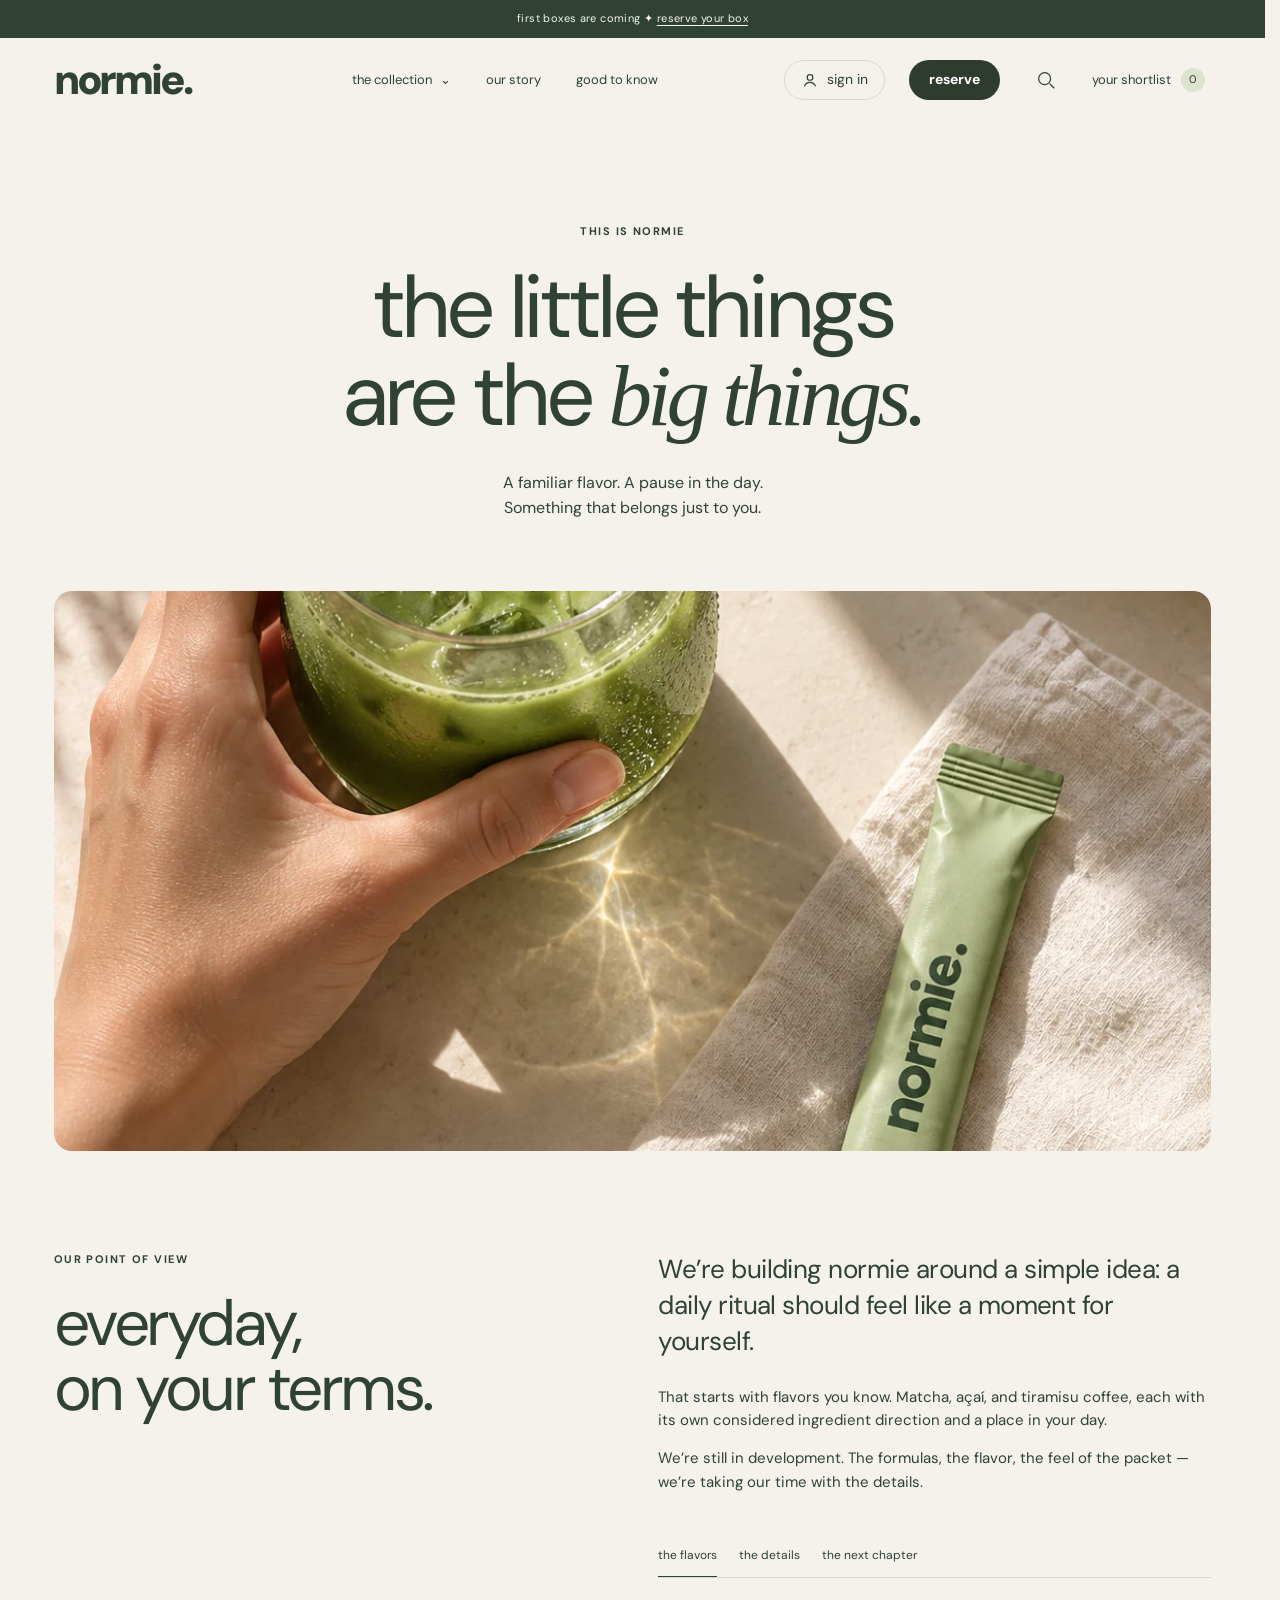
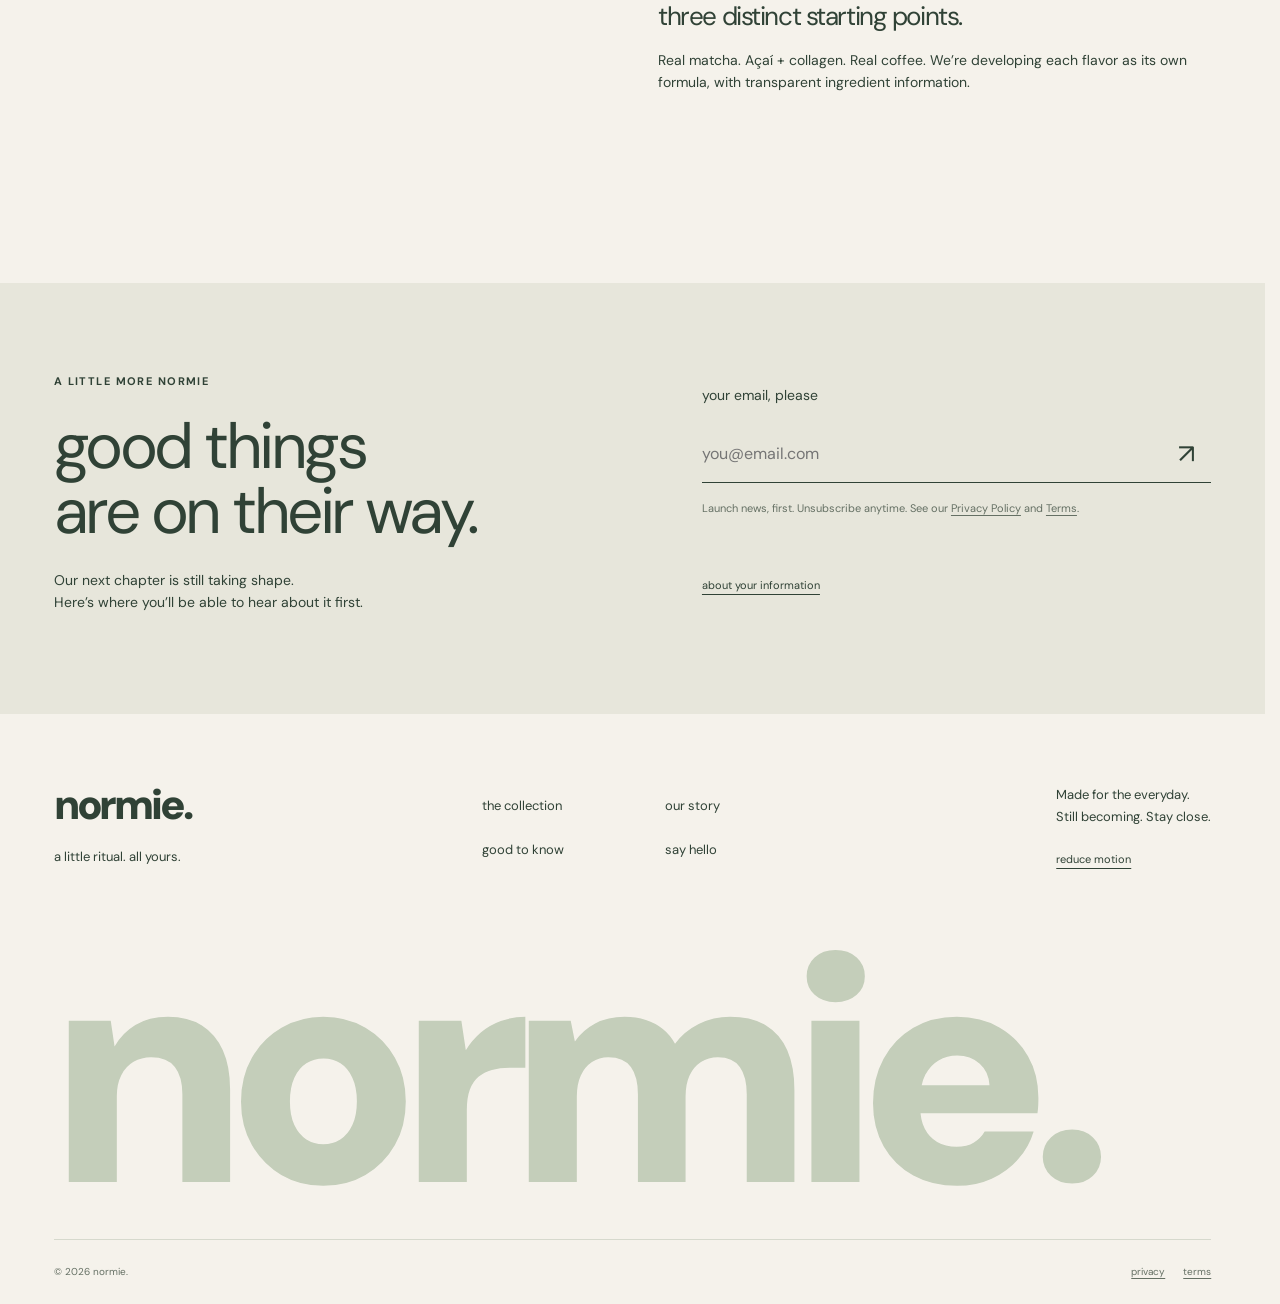
==== about/index.html @ aa7c1c5f "Set 6-pack (2 each) and 12-pack (4 each); normie special is the custom mix Co-Authored-By: Claude Fa" ====
<!doctype html><html lang="en"><head><meta charset="UTF-8"><meta http-equiv="Content-Security-Policy" content="default-src 'self'; script-src 'self'; style-src 'self' 'unsafe-inline'; img-src 'self' data: blob:; media-src 'self'; font-src 'self'; connect-src 'self' https://*.supabase.co wss://*.supabase.co; form-action 'self'; base-uri 'self'; object-src 'none'"><meta name="referrer" content="strict-origin-when-cross-origin"><meta name="viewport" content="width=device-width,initial-scale=1"><meta name="theme-color" content="#f5f2eb"><meta name="description" content="Why we started normie: drink sticks built around a little everyday ritual, in matcha, açaí, and tiramisu coffee."><title>our story — normie.</title><link rel="canonical" href="https://buynormie.com/about/"><meta property="og:type" content="website"><meta property="og:site_name" content="normie."><meta property="og:title" content="our story — normie."><meta property="og:description" content="Why we started normie: drink sticks built around a little everyday ritual, in matcha, açaí, and tiramisu coffee."><meta property="og:url" content="https://buynormie.com/about/"><meta property="og:image" content="https://buynormie.com/assets/og-home.jpg"><meta property="og:image:width" content="1200"><meta property="og:image:height" content="630"><meta name="twitter:card" content="summary_large_image"><meta name="twitter:title" content="our story — normie."><meta name="twitter:description" content="Why we started normie: drink sticks built around a little everyday ritual, in matcha, açaí, and tiramisu coffee."><meta name="twitter:image" content="https://buynormie.com/assets/og-home.jpg"><link rel="icon" href="../assets/favicon.svg"><link rel="preload" as="font" href="../assets/dm-sans-regular.ttf" type="font/ttf" crossorigin><link rel="stylesheet" href="../styles.css?v=20261113b"><script type="module" src="../app.js?v=20261113b"></script><script type="module" src="../studio-loader.js?v=20261113b"></script></head><body data-page="about"><a href="#main" class="skip-link">Skip to content</a><div class="announcement">first boxes are coming <span aria-hidden="true">✦</span> <a href="../index.html#order">reserve your box</a></div><header class="header"><div class="header-inner"><button class="icon-button mobile-only" data-open="menu" aria-label="Open menu"><span class="menu-icon" aria-hidden="true"></span></button><a class="wordmark" href="../index.html" aria-label="Normie home">normie.</a><nav class="desktop-nav" aria-label="Main navigation"><div class="nav-dropdown"><button class="nav-link" aria-expanded="false" aria-controls="collection-menu" data-nav-toggle>the collection <span aria-hidden="true">⌄</span></button><div class="mega-menu" id="collection-menu" hidden><p class="eyebrow">find your everyday</p><div class="mega-products"><a href="../products/matcha/index.html"><div class="image-frame " style="--product-color:#dce3ce"><img src="../assets/matcha.webp" alt="Normie matcha stick with a prepared drink." width="1024" height="1280" loading="lazy" decoding="async"><span class="image-error" hidden>normie. matcha<small>Image unavailable. Explore the flavor details below.</small></span></div><span>matcha ↗</span></a><a href="../products/acai/index.html"><div class="image-frame " style="--product-color:#ead8d9"><img src="../assets/acai.webp" alt="Normie açaí stick with a prepared drink." width="1024" height="1280" loading="lazy" decoding="async"><span class="image-error" hidden>normie. açaí<small>Image unavailable. Explore the flavor details below.</small></span></div><span>açaí ↗</span></a><a href="../products/coffee/index.html"><div class="image-frame " style="--product-color:#e4d7c7"><img src="../assets/coffee.webp" alt="Normie tiramisu coffee stick with a prepared drink." width="1024" height="1280" loading="lazy" decoding="async"><span class="image-error" hidden>normie. tiramisu coffee<small>Image unavailable. Explore the flavor details below.</small></span></div><span>tiramisu coffee ↗</span></a></div><a class="text-link" href="../collection/index.html">explore all flavors ↗</a></div></div><a class="nav-link" href="../about/index.html">our story</a><a class="nav-link" href="../help/index.html">good to know</a></nav><div class="header-actions"><a class="account-pill" href="../index.html#account" aria-label="Sign in or view your account"><svg viewBox="0 0 24 24" aria-hidden="true"><circle cx="12" cy="8.5" r="3.8"/><path d="M4.5 20.5c1.4-3.6 4.2-5.4 7.5-5.4s6.1 1.8 7.5 5.4"/></svg><span class="account-label">sign in</span></a><a class="order-pill" href="../index.html#order" data-track="cta_reserve_header">reserve</a><button class="icon-button" data-open="search" aria-label="Search flavors"><svg viewBox="0 0 24 24" aria-hidden="true"><circle cx="10.5" cy="10.5" r="6.5"/><path d="m16 16 5 5"/></svg></button><button class="bag-button" data-open="saved" aria-label="Your saved flavors"><span class="desktop-only">your shortlist</span><svg class="mobile-only" viewBox="0 0 24 24" aria-hidden="true"><path d="M5 5h14v17l-7-5-7 5z"/></svg><span class="save-count">0</span></button></div></div><div class="scroll-progress" aria-hidden="true"><span></span></div></header><div class="header-sentinel" aria-hidden="true"></div><main id="main"><section class="about-intro section"><p class="eyebrow">this is normie</p><h1>the little things<br>are the <em>big things.</em></h1><p>A familiar flavor. A pause in the day.<br>Something that belongs just to you.</p></section><section class="about-photo"><img src="../assets/ritual.webp" alt="A hand holding an iced matcha beside a notebook and soft linen." width="1024" height="1280" fetchpriority="high"></section><section class="about-story section"><div><p class="eyebrow">our point of view</p><h2>everyday,<br>on your terms.</h2></div><div><p class="large-copy">We’re building normie around a simple idea: a daily ritual should feel like a moment for yourself.</p><p>That starts with flavors you know. Matcha, açaí, and tiramisu coffee, each with its own considered ingredient direction and a place in your day.</p><p>We’re still in development. The formulas, the flavor, the feel of the packet — we’re taking our time with the details.</p><div class="editorial-tabs"><div role="tablist" aria-label="What we’re making"><button role="tab" id="tab-0" aria-controls="panel-0" aria-selected="true" tabindex="0">the flavors</button><button role="tab" id="tab-1" aria-controls="panel-1" aria-selected="false" tabindex="-1">the details</button><button role="tab" id="tab-2" aria-controls="panel-2" aria-selected="false" tabindex="-1">the next chapter</button></div><div id="panel-0" role="tabpanel" aria-labelledby="tab-0"><h3>three distinct starting points.</h3><p>Real matcha. Açaí + collagen. Real coffee. We’re developing each flavor as its own formula, with transparent ingredient information.</p></div><div id="panel-1" role="tabpanel" aria-labelledby="tab-1" hidden><h3>small details, considered.</h3><p>Soft sage, blush, and oat. Six or twelve individually wrapped sticks per box. Simple artwork that lets each flavor have its own personality.</p></div><div id="panel-2" role="tabpanel" aria-labelledby="tab-2" hidden><h3>still becoming.</h3><p>Formulation, packaging, and the launch are taking shape. Until boxes ship, you can <a class="text-link" href="../index.html#order">build and reserve your box</a> and we’ll email you first.</p></div></div></div></section><section class="newsletter section" id="stay-close"><div><p class="eyebrow">a little more normie</p><h2>good things<br>are on their way.</h2><p>Our next chapter is still taking shape.<br>Here’s where you’ll be able to hear about it first.</p></div><div><form class="brand-form" data-form="waitlist" novalidate><p class="form-label">your email, please</p><label class="sr-only" for="newsletter-email">Email address</label><div class="input-row"><input id="newsletter-email" name="email" type="email" autocomplete="email" placeholder="you@email.com" aria-describedby="newsletter-status newsletter-disclosure" required><button type="submit" aria-label="Join the waitlist">↗</button></div><p id="newsletter-disclosure" class="small form-disclosure">Launch news, first. Unsubscribe anytime. See our <a href="../privacy/index.html">Privacy Policy</a> and <a href="../terms/index.html">Terms</a>.</p><p id="newsletter-status" class="form-status small" role="status" aria-live="polite"></p></form><a class="text-link" href="../privacy/index.html">about your information</a></div></section></main><footer><div class="footer-top"><div><a class="wordmark" href="../index.html">normie.</a><p>a little ritual. all yours.</p></div><nav aria-label="Footer navigation"><a class="nav-link" href="../collection/index.html">the collection</a><a class="nav-link" href="../about/index.html">our story</a><a class="nav-link" href="../help/index.html">good to know</a><a class="nav-link" href="../help/index.html#contact">say hello</a></nav><div class="footer-note">Made for the everyday.<br>Still becoming. Stay close.<button class="motion-setting text-link" aria-pressed="false">reduce motion</button></div></div><div class="footer-wordmark" aria-hidden="true">normie.</div><div class="footer-bottom"><span>© 2026 normie.</span><span class="footer-legal"><a href="../privacy/index.html">privacy</a><a href="../terms/index.html">terms</a></span></div></footer><dialog id="overlay" class="overlay" aria-labelledby="overlay-title"><div class="overlay-header"><h2 id="overlay-title"></h2><button class="icon-button" data-close aria-label="Close dialog">×</button></div><div id="overlay-body" class="overlay-body"></div></dialog><div id="global-status" class="sr-only" role="status" aria-live="polite"></div><noscript><style>.accordion-panel{grid-template-rows:1fr;opacity:1;visibility:visible}.accordion h3 button{pointer-events:none}</style><div class="no-js">Product pages and ingredient information are available. Enable JavaScript for search, saved flavors, and form previews.</div></noscript></body></html>
---- styles.css ----
@font-face{font-family:DM;src:url('assets/dm-sans-regular.ttf') format('truetype');font-weight:400;font-display:swap}@font-face{font-family:DM;src:url('assets/dm-sans-bold.ttf') format('truetype');font-weight:700;font-display:swap}@font-face{font-family:DM;src:url('assets/dm-sans-black.ttf') format('truetype');font-weight:900;font-display:swap}
:root{--cream:#f5f2eb;--paper:#fbf9f4;--ink:#304236;--muted:#657064;--line:#d6d9cd;--sage:#dce3ce;--blush:#ead8d9;--oat:#e4d7c7;--gutter:clamp(20px,4.2vw,64px);--radius:18px;--header:84px;--fast:180ms;--ui:260ms;--panel:400ms;--close:240ms;--reveal:600ms;--variant:280ms;--background:350ms;--ease:cubic-bezier(.22,1,.36,1);--interface:cubic-bezier(.4,0,.2,1)}
*{box-sizing:border-box}html{scroll-behavior:smooth;scroll-padding-top:calc(var(--header) + 20px);scrollbar-gutter:stable}body{margin:0;font:400 16px/1.55 DM,Arial,sans-serif;color:var(--ink);background:var(--cream);-webkit-font-smoothing:antialiased}button,input,select,textarea{font:inherit;color:inherit}button,a,input,textarea,select{-webkit-tap-highlight-color:transparent}button{cursor:pointer}button{border:0;background:none}a{color:inherit;text-decoration:none}img{max-width:100%;display:block}svg{width:22px;height:22px;stroke:currentColor;fill:none;stroke-width:1.4}h1,h2,h3,p{margin:0}h1,h2,h3{font-weight:400;line-height:1.02;letter-spacing:-.055em}h1{font-size:clamp(56px,7vw,104px)}h2{font-size:clamp(44px,5vw,76px)}h3{font-size:30px}p{margin-bottom:1em}p:last-child{margin-bottom:0}em{font-family:Georgia,serif;font-weight:400}button:disabled{opacity:.3;cursor:default}button,a{touch-action:manipulation}fieldset{border:0;padding:0;margin:0}legend{padding:0}::selection{background:var(--sage)}:focus-visible{outline:2px solid var(--ink);outline-offset:5px}button:focus-visible{outline-offset:3px}[hidden]{display:none!important}.sr-only{position:absolute;width:1px;height:1px;padding:0;margin:-1px;overflow:hidden;clip:rect(0,0,0,0);white-space:nowrap;border:0}.skip-link{position:fixed;z-index:1000;left:20px;top:-100px;padding:14px 24px;background:var(--ink);color:white}.skip-link:focus{top:16px}.section{padding:100px var(--gutter);max-width:1680px;margin:auto}.eyebrow{font-size:11px;text-transform:uppercase;letter-spacing:.13em;font-weight:700;margin-bottom:24px;line-height:1.5}.small{font-size:12px;line-height:1.65}.muted{color:var(--muted)}.text-link,.nav-link{display:inline-block;position:relative}.text-link{font-size:14px;padding:8px 0}.text-link:after,.nav-link:after{content:'';position:absolute;left:0;right:0;bottom:4px;height:1px;background:currentColor;transform:scaleX(0);transform-origin:left;transition:transform var(--fast)}.text-link:focus-visible:after,.nav-link:focus-visible:after{transform:scaleX(1)}.text-link{text-decoration:underline;text-underline-offset:5px;text-decoration-thickness:1px}.button{min-height:54px;border-radius:100px;background:var(--ink);color:var(--cream);display:inline-flex;align-items:center;justify-content:space-between;gap:38px;padding:14px 26px;font-size:14px;transition:background var(--fast),transform 100ms}.button.outline{background:transparent;border:1px solid var(--ink);color:var(--ink)}.button.wide{width:100%}.roll{height:22px;overflow:hidden;display:grid;line-height:22px}.roll>span{grid-area:1/1;transition:transform var(--ui) var(--ease)}.roll>span+span{transform:translateY(110%)}.arrow{display:inline-block;transition:transform var(--ui)}.button:active{transform:scale(.985)}.button:focus-visible .roll>span:first-child{transform:translateY(-110%)}.button:focus-visible .roll>span+span{transform:translateY(0)}.circle-button,.circle-link{width:46px;height:46px;border:1px solid var(--line);border-radius:50%;display:inline-flex;align-items:center;justify-content:center;font-size:20px;flex-shrink:0;transition:background var(--fast)}.icon-button{height:44px;width:44px;display:inline-flex;align-items:center;justify-content:center;border-radius:50%;font-size:30px}.mobile-only{display:none!important}.announcement{text-align:center;background:var(--ink);color:var(--cream);padding:10px 20px;min-height:38px;font-size:11px;letter-spacing:.035em}.header{position:sticky;top:0;z-index:50;background:#f5f2ebdd;border-bottom:1px solid transparent;transition:background 240ms,border-color 240ms}.header.solid{background:var(--cream);border-bottom-color:var(--line)}.header-inner{height:var(--header);display:flex;align-items:center;justify-content:space-between;gap:32px;padding:0 var(--gutter);max-width:1680px;margin:auto}.wordmark{font-size:42px;font-weight:900;letter-spacing:-.075em;line-height:1}.desktop-nav{display:flex;gap:35px;align-items:center;margin-left:35px}.nav-link{font-size:13px;padding:12px 0}.nav-link>span{padding-left:5px}.header-actions{display:flex;align-items:center;gap:18px}.bag-button{display:flex;align-items:center;gap:10px;font-size:13px;min-height:44px}.save-count{display:flex;align-items:center;justify-content:center;width:24px;height:24px;background:var(--sage);border-radius:50%;font-size:11px}.header-sentinel{height:1px;margin-bottom:-1px}.nav-dropdown{position:static}.mega-menu{position:absolute;top:100%;left:0;right:0;background:var(--paper);padding:30px var(--gutter) 35px;border-bottom:1px solid var(--line);box-shadow:0 20px 40px #27372b12}.mega-products{display:grid;grid-template-columns:repeat(3,1fr);gap:20px;max-width:800px;margin-bottom:12px}.mega-products a{display:grid;grid-template-columns:96px 1fr;align-items:center;gap:16px;font-size:22px}.mega-products .image-frame{height:110px;aspect-ratio:auto;border-radius:8px}.mega-products img{height:100%;width:100%;object-fit:cover}.menu-icon{width:22px;height:12px;border-top:1px solid;border-bottom:1px solid}
.hero{margin:0 16px;position:relative;min-height:610px;height:min(49vw,760px);border-radius:var(--radius);overflow:hidden;background:var(--oat)}.hero-media{position:absolute;inset:0;overflow:hidden}.hero-media>img{width:100%;height:100%;object-fit:cover;object-position:center 57%}.hero-copy{position:relative;z-index:1;padding:clamp(60px,7vw,110px) 0 90px calc(var(--gutter) - 16px);width:49%;max-width:720px}.hero-copy h1{font-size:clamp(56px,6.5vw,100px);margin-bottom:26px;letter-spacing:-.07em}.hero-copy>p:not(.eyebrow){font-size:16px;line-height:1.7;margin-bottom:28px}.hero-copy .eyebrow{margin-bottom:24px}.hero-caption{position:absolute;bottom:26px;left:calc(var(--gutter) - 16px);right:calc(var(--gutter) - 16px);display:flex;justify-content:space-between;font-size:11px;letter-spacing:.03em}.section-heading{display:flex;justify-content:space-between;gap:40px;align-items:end;margin-bottom:44px}.section-heading .eyebrow{margin-bottom:18px}.section-aside{max-width:330px}.section-aside p{font-size:14px}.rail-controls{display:flex;gap:8px;justify-content:flex-end;margin-top:24px}.product-rail{display:grid;grid-auto-flow:column;grid-auto-columns:calc((100% - 36px)/3);gap:18px;overflow-x:auto;scroll-snap-type:x proximity;scrollbar-width:none;padding-bottom:14px;scroll-padding:0}.product-rail::-webkit-scrollbar{display:none}.product-card{min-width:0;scroll-snap-align:start}.card-image{position:relative;background:var(--product-color);border-radius:var(--radius);overflow:hidden}.image-frame{aspect-ratio:4/5;background:var(--product-color,var(--sage));overflow:hidden;position:relative}.image-frame>img{width:100%;height:100%;object-fit:cover}.card-image .image-frame{aspect-ratio:4/5}.card-tag{position:absolute;top:22px;left:22px;font-size:10px;padding:7px 12px;border:1px solid #30423650;border-radius:100px;background:#f5f2eb66;color:var(--ink)}.quick-button{position:absolute;bottom:18px;right:18px;background:var(--paper);border-radius:50%;height:44px;width:44px;font-size:25px;transition:background var(--fast),transform var(--ui)}.quick-button:hover{background:var(--sage);transform:rotate(90deg)}.card-meta{display:flex;align-items:center;justify-content:space-between;padding:20px 2px 0;gap:15px}.card-meta h3{font-size:30px;margin-bottom:8px}.card-meta p{font-size:12px;color:var(--muted)}.card-meta .circle-link{border:0}.section-bottom{display:flex;justify-content:space-between;align-items:center;gap:24px;margin-top:36px}.manifesto{text-align:center;border-top:1px solid var(--line);border-bottom:1px solid var(--line);padding-top:110px;padding-bottom:110px}.manifesto h2{font-size:clamp(38px,4.5vw,68px);line-height:1.08}.manifesto>p:not(.eyebrow){max-width:480px;margin:30px auto 20px;font-size:15px}.ritual-story{padding:100px var(--gutter) 0;max-width:1680px;margin:auto}.story-top{display:flex;justify-content:space-between;align-items:end;gap:30px;margin-bottom:60px}.section-pills{position:relative;display:flex;padding:5px;border:1px solid var(--line);border-radius:100px;gap:4px;align-items:center;white-space:nowrap}.section-pills a{position:relative;z-index:1;padding:11px 17px;font-size:12px;border-radius:100px}.pill-indicator{position:absolute;left:0;top:5px;bottom:5px;background:var(--sage);border-radius:100px;transition:width var(--ui) var(--ease),transform var(--ui) var(--ease)}.story-chapter{display:grid;grid-template-columns:1fr 1fr;gap:8%;align-items:center;margin-bottom:70px;scroll-margin-top:calc(var(--header) + 25px)}.story-image{border-radius:var(--radius);overflow:hidden}.story-image .image-frame,.story-image>img{aspect-ratio:1/1;width:100%;height:auto;object-fit:cover}.story-copy{max-width:460px;padding:24px 0}.chapter-number{display:block;font-size:12px;color:var(--muted);margin-bottom:48px}.story-copy .eyebrow{margin-bottom:18px}.story-copy h3{font-size:clamp(40px,4.2vw,64px);margin-bottom:26px}.story-copy p:not(.eyebrow){max-width:370px;font-size:15px}.story-copy .small{font-size:12px!important}.story-copy .button{margin-top:12px}.reversed .story-image{order:2}.reversed .story-copy{padding-left:8%}.wide-editorial{display:grid;grid-template-columns:1.12fr 1fr;gap:0;padding-top:30px;padding-bottom:90px}.editorial-photo{border-radius:var(--radius) 0 0 var(--radius);height:600px;overflow:hidden;background:var(--oat)}.editorial-photo img{height:112%;width:100%;object-fit:cover;position:relative;top:-6%}.editorial-copy{display:flex;flex-direction:column;align-items:flex-start;justify-content:center;background:var(--sage);padding:65px 14%;border-radius:0 var(--radius) var(--radius) 0}.editorial-copy h2{margin-bottom:28px;font-size:clamp(40px,4.5vw,66px)}.editorial-copy p:not(.eyebrow){font-size:15px}.newsletter{display:grid;grid-template-columns:1fr 1fr;gap:12%;padding-top:90px;padding-bottom:100px;background:#e7e6db;max-width:none}.newsletter>div{max-width:650px}.newsletter>div:last-child{align-self:center;width:100%}.newsletter h2{margin-bottom:26px}.newsletter p:not(.eyebrow){font-size:14px}.brand-form{width:100%}.form-label{font-size:14px;margin:0 0 20px}.input-row{display:flex;border-bottom:1px solid var(--ink);gap:15px}.brand-form input,.brand-form textarea{border:0;border-bottom:1px solid var(--line);background:transparent;width:100%;padding:15px 0;border-radius:0;outline-offset:3px;font-size:16px;transition:border-color 150ms;min-width:0}.input-row input{border:0}.input-row button{font-size:27px;width:50px;flex-shrink:0}.brand-form label:not(.sr-only){display:block;font-size:12px;margin-top:20px}.brand-form textarea{resize:vertical;min-height:120px}.brand-form .button{margin-top:24px}.brand-form [aria-invalid=true]{border-color:#a04939}.form-disclosure{margin-top:16px!important;color:var(--muted);font-size:11px!important}.form-status{min-height:40px;margin-top:12px;transition:opacity var(--fast);font-size:12px!important}.form-status.error{color:#913c32}.form-status.pending{opacity:.65}.newsletter .text-link{font-size:11px}footer{padding:70px var(--gutter) 24px;background:var(--cream);overflow:hidden}.footer-top{display:grid;grid-template-columns:1.1fr 1fr 1fr;gap:60px}.footer-top p{font-size:13px;margin-top:20px}.footer-top nav{display:grid;grid-template-columns:1fr 1fr;gap:0 32px;align-content:start}.footer-note{justify-self:end;font-size:13px;line-height:1.7}.motion-setting{display:block;margin-top:14px;font-size:11px}.footer-wordmark{font-size:clamp(100px,25vw,420px);font-weight:900;line-height:.82;letter-spacing:-.075em;margin-top:65px;margin-left:-.018em;color:#c4ceba}.footer-bottom{display:flex;justify-content:space-between;gap:18px;margin-top:35px;padding-top:24px;border-top:1px solid var(--line);font-size:10px;color:var(--muted)}.footer-bottom a{text-decoration:underline;text-underline-offset:3px}
.collection-intro{text-align:center;padding-bottom:65px}.collection-intro h1{margin-bottom:30px}.collection-intro>p:last-child{font-size:16px}.collection-shop{padding-top:0}.collection-toolbar{display:flex;justify-content:space-between;gap:20px;border-top:1px solid var(--line);border-bottom:1px solid var(--line);padding:18px 0;align-items:center}.filter-options{display:flex;gap:10px}.filter-button{padding:12px 20px;border-radius:100px;border:1px solid transparent;font-size:13px;min-height:44px}.filter-button.active{border-color:var(--ink)}.sort-label{display:flex;align-items:center;gap:15px;font-size:12px}.sort-label select{border:0;background:transparent;padding:10px;font-size:13px;max-width:160px}.results-meta{display:flex;justify-content:space-between;align-items:center;min-height:74px;font-size:12px}.filter-chip{background:var(--sage);padding:6px 14px;border-radius:100px;min-height:35px}.product-grid{display:grid;grid-template-columns:repeat(3,1fr);gap:22px}.collection-disclaimer{margin-top:50px}.related .product-grid{grid-template-columns:repeat(2,1fr);max-width:920px}.related .image-frame{aspect-ratio:1/1}.results-loading{opacity:.6}.product-grid{transition:opacity var(--fast)}#collection-empty{text-align:center;padding:80px 20px}#collection-empty p{margin:24px 0}.product-layout{display:grid;grid-template-columns:1.1fr .9fr;gap:9%;padding-top:45px;padding-bottom:70px;align-items:start}.product-gallery{position:sticky;top:calc(var(--header) + 24px)}.gallery-main{display:block;position:relative;border-radius:var(--radius);padding:0;overflow:hidden;background:var(--sage);width:100%;aspect-ratio:4/5}.gallery-main>img{width:100%;height:100%;object-fit:cover}.gallery-main.study>img{object-fit:contain;background:var(--paper)}.zoom-label{position:absolute;right:20px;bottom:20px;padding:9px 15px;border-radius:100px;background:var(--paper);font-size:11px}.gallery-thumbs{display:flex;gap:12px;margin-top:15px}.gallery-thumbs button{display:flex;align-items:center;gap:12px;font-size:11px;border:1px solid var(--line);border-radius:8px;padding:6px 12px 6px 6px}.gallery-thumbs button.selected{border-color:var(--ink)}.gallery-thumbs img{width:46px;height:54px;object-fit:cover;border-radius:4px}.gallery-caption{margin-top:12px}.product-info .eyebrow{margin:20px 0 22px;font-size:10px}.product-name{font-size:clamp(64px,6vw,88px);overflow-wrap:anywhere}.product-name small{display:block;font-size:28px;letter-spacing:-.04em;margin-top:10px}.product-lead{font-size:21px;line-height:1.35;margin-top:24px;max-width:400px;letter-spacing:-.02em}.variant-field{margin:35px 0 25px}.variant-field legend{font-size:11px;margin-bottom:13px}.variant-options{display:flex;flex-wrap:wrap;gap:8px}.variant{display:flex;gap:8px;align-items:center;border:1px solid var(--line);padding:11px 14px;border-radius:100px;font-size:12px;min-height:44px;transition:border-color 150ms,background var(--background)}.variant.selected{border-color:var(--ink);background:var(--product-color)}.variant>span{height:16px;width:16px;background:var(--swatch);border-radius:50%;border:1px solid #30423625}.body-copy{font-size:14px;line-height:1.7;margin-bottom:28px}.availability{font-size:11px;display:flex;align-items:center;gap:7px;margin-bottom:16px}.status-dot{width:6px;height:6px;background:#748262;border-radius:50%;flex-shrink:0}.shortlist-explainer{text-align:center;margin:10px 0 30px;font-size:10px}.accordion{border-top:1px solid var(--line)}.accordion:last-child{border-bottom:1px solid var(--line)}.accordion h3{font:400 14px/1.4 DM,sans-serif;letter-spacing:0}.accordion h3>button{width:100%;min-height:66px;display:flex;align-items:center;justify-content:space-between;text-align:left;padding:20px 0;gap:20px}.plus{position:relative;width:14px;height:14px;flex-shrink:0}.plus:before,.plus:after{content:'';position:absolute;height:1px;width:14px;left:0;top:6px;background:var(--ink);transition:transform 180ms}.plus:after{transform:rotate(90deg)}[aria-expanded=true] .plus:after{transform:rotate(0)}.accordion-panel{display:grid;grid-template-rows:0fr;transition:grid-template-rows 280ms var(--ease),opacity 180ms;opacity:0;visibility:hidden}.accordion-panel>div{overflow:hidden;min-height:0}.accordion-panel.open{grid-template-rows:1fr;opacity:1;visibility:visible}.accordion-content{padding:0 0 24px;font-size:13px;line-height:1.75}.ingredient-list{margin:20px 0}.ingredient-list>div{display:flex;gap:15px;justify-content:space-between;border-bottom:1px solid #d6d9cd90;padding:10px 0}.ingredient-list dd{margin:0;flex-shrink:0}.warning{border-left:2px solid #93655d;padding-left:12px;font-size:12px}.full-details{margin-top:25px}.about-intro{text-align:center;padding-top:100px;padding-bottom:70px}.about-intro h1{font-size:clamp(58px,6.8vw,104px);margin-bottom:30px}.about-photo{margin:0 var(--gutter);height:560px;border-radius:var(--radius);overflow:hidden}.about-photo img{width:100%;height:100%;object-fit:cover;object-position:center 55%}.about-story{display:grid;grid-template-columns:.8fr 1fr;gap:14%;padding-top:100px;padding-bottom:110px}.about-story>div:last-child>p{font-size:15px}.about-story .large-copy{font-size:26px!important;line-height:1.4;letter-spacing:-.02em}.editorial-tabs{margin-top:40px}.editorial-tabs [role=tablist]{display:flex;gap:22px;border-bottom:1px solid var(--line);margin-bottom:25px}.editorial-tabs [role=tab]{font-size:12px;padding:12px 0;border-bottom:1px solid transparent;white-space:nowrap}.editorial-tabs [role=tab][aria-selected=true]{border-color:var(--ink)}.editorial-tabs [role=tabpanel]{min-height:170px}.editorial-tabs h3{font-size:26px;margin-bottom:20px}.editorial-tabs p{font-size:14px}.help-intro{padding-bottom:60px}.help-intro h1{margin-bottom:25px}.help-layout{display:grid;grid-template-columns:1fr 2fr;gap:12%;padding-top:0;max-width:1440px}.help-nav{display:flex;flex-direction:column;align-items:flex-start;gap:20px;position:sticky;top:calc(var(--header) + 35px);height:fit-content;font-size:13px;padding-top:10px}.help-nav a{text-decoration:underline;text-underline-offset:5px}.help-layout h2{font-size:42px;margin-bottom:35px}.contact-section,.privacy-section{margin-top:90px}.help-layout .accordion h3>button{font-size:15px;padding:24px 0}.help-layout .accordion-content{font-size:14px}.privacy-section p{font-size:14px}.build-notes{max-width:1000px}.build-notes h1{font-size:64px;margin-bottom:40px}.build-notes h2{font-size:36px;margin:50px 0 25px}.note-links{display:flex;flex-wrap:wrap;gap:15px;margin:35px 0}.no-js{padding:16px;background:var(--sage);font-size:12px;text-align:center}
.overlay{padding:0;border:0;color:var(--ink);background:var(--paper);margin:0 0 0 auto;width:min(580px,100%);height:100dvh;max-height:100dvh;max-width:100%;overflow:hidden;box-shadow:-10px 0 50px #00000008;position:fixed;inset:0 0 0 auto;transform:translateX(100%);transition:transform var(--panel) var(--ease)}.overlay[open].visible{transform:translateX(0)}.overlay::backdrop{background:#14221c;opacity:0;transition:opacity 180ms}.overlay.visible::backdrop{opacity:.35}.overlay.closing{transition-duration:var(--close)}.overlay[data-kind=menu]{margin:0 auto 0 0;inset:0 auto 0 0;transform:translateX(-100%);transition-duration:380ms}.overlay[data-kind=menu].visible{transform:translateX(0)}.overlay-header{display:flex;justify-content:space-between;align-items:center;padding:22px 30px;border-bottom:1px solid var(--line);height:85px;flex-shrink:0}.overlay-header h2{font-size:27px;letter-spacing:-.04em}.overlay-body{height:calc(100% - 85px);overflow-y:auto;overscroll-behavior:contain;padding:30px;padding-bottom:max(30px,env(safe-area-inset-bottom))}.overlay[data-kind=lightbox]{inset:4vh 4vw;margin:auto;width:92vw;height:92dvh;border-radius:var(--radius);transform:scale(.98);opacity:0;transition:transform 240ms var(--ease),opacity 240ms}.overlay[data-kind=lightbox].visible{transform:scale(1);opacity:1}.overlay[data-kind=lightbox] .overlay-body{display:flex;flex-direction:column;padding:20px}.lightbox-image{min-height:0;flex:1;display:flex;align-items:center;justify-content:center;background:var(--cream);border-radius:8px;overflow:hidden}.lightbox-image img{max-height:100%;max-width:100%;object-fit:contain;height:100%}.lightbox-controls{display:flex;justify-content:space-between;align-items:center;gap:20px;padding-top:15px;font-size:12px}.lightbox-controls>div{display:flex;gap:8px}.mobile-menu-links{display:flex;flex-direction:column;gap:15px;margin:20px 0 60px}.mobile-menu-links a{font-size:40px;letter-spacing:-.05em}.mobile-menu-flavors{display:grid;grid-template-columns:repeat(3,1fr);gap:10px}.mobile-menu-flavors .image-frame{border-radius:8px;aspect-ratio:4/5}.mobile-menu-flavors a>span{display:block;font-size:12px;padding-top:10px}.quick-image{aspect-ratio:1.4/1;border-radius:12px;overflow:hidden}.quick-image img{width:100%;height:100%;object-fit:cover}.overlay .product-info .product-name{font-size:64px}.overlay .product-info .eyebrow{margin-top:30px}.overlay .product-lead{font-size:19px}.overlay .product-info .variant-field{margin-top:25px}.search-input{border:0;border-bottom:1px solid var(--ink);background:transparent;width:100%;padding:15px 0;font-size:22px;border-radius:0}.search-help{margin-top:12px;font-size:12px;color:var(--muted)}.search-status{min-height:30px;font-size:12px;margin:22px 0 0}.search-result,.saved-item{display:grid;grid-template-columns:90px 1fr auto;align-items:center;gap:20px;padding:20px 0;border-bottom:1px solid var(--line)}.search-result img,.saved-item img{height:110px;width:90px;object-fit:cover;border-radius:8px}.search-result h3,.saved-item h3{font-size:26px;margin-bottom:8px}.search-result p,.saved-item p{font-size:11px;color:var(--muted)}.saved-empty{padding:65px 0}.saved-empty h3{font-size:43px;margin-bottom:25px}.saved-empty p{font-size:14px;max-width:320px;margin-bottom:30px}.saved-item button{font-size:11px;text-decoration:underline;text-underline-offset:3px;min-height:44px}.saved-summary{border-top:1px solid var(--line);padding-top:25px;margin-top:30px;font-size:12px;color:var(--muted)}.filter-drawer{display:flex;flex-direction:column;gap:20px}.filter-drawer label{display:flex;align-items:center;gap:12px;padding:12px 0;font-size:18px}.filter-drawer input{accent-color:var(--ink);width:18px;height:18px}.filter-actions{display:flex;gap:20px;margin-top:50px}.image-error{position:absolute;inset:0;display:flex;flex-direction:column;align-items:center;justify-content:center;text-align:center;padding:30px;background:var(--product-color,var(--oat));font-size:28px;letter-spacing:-.03em}.image-error small{font-size:12px;max-width:240px;margin-top:15px;letter-spacing:0}.hero-media .image-error{align-items:flex-end;padding-right:8%;font-size:40px}.reveal-ready{opacity:0;transform:translateY(20px)}.reveal-ready.revealed{opacity:1;transform:none;transition:opacity var(--reveal) var(--ease),transform var(--reveal) var(--ease)}.reveal-ready:focus-within{opacity:1;transform:none}
@media(hover:hover){.button:hover .roll>span:first-child{transform:translateY(-110%)}.button:hover .roll>span+span{transform:translateY(0)}.button:hover .arrow{transform:translateX(3px)}.text-link:hover:after,.nav-link:hover:after{transform:scaleX(1)}.circle-button:hover:not(:disabled),.circle-link:hover{background:var(--sage)}}
@media(min-width:1600px){.hero{max-width:1648px;margin:auto}.hero-copy{padding-left:48px}}
@media(max-width:1100px){.desktop-nav{gap:20px;margin-left:0}.header-inner{gap:20px}.hero{height:620px;min-height:0}.hero-copy{width:51%;padding-top:95px}.hero-copy h1{font-size:68px}.hero-media>img{object-position:55% center}.story-top{align-items:start;flex-direction:column}.story-chapter{gap:7%}.story-copy h3{font-size:46px}.editorial-photo{height:480px}.editorial-copy{padding:40px 12%}.product-layout{gap:6%;grid-template-columns:1fr 1fr}.product-name{font-size:64px}.product-info .eyebrow{margin-top:0}.variant{padding:10px 12px}.desktop-nav .nav-link{font-size:12px}.header-actions{gap:10px}}
@media(max-width:800px){:root{--header:70px}.desktop-only,.desktop-nav{display:none!important}.mobile-only{display:inline-flex!important}.header-inner{gap:10px}.header{background:var(--cream)}.wordmark{font-size:36px}.header-inner>.wordmark{position:absolute;left:50%;transform:translateX(-50%)}.header-actions{gap:6px}.bag-button{gap:5px}.save-count{width:20px;height:20px;font-size:10px}.icon-button{width:40px}.section{padding-top:65px;padding-bottom:65px}.hero{margin:0 12px;height:760px}.hero-media>img{object-position:64% bottom;height:65%;position:absolute;bottom:0}.hero-media{background:#ebe3d4}.hero-copy{padding:38px 24px 0;width:100%;max-width:100%}.hero-copy h1{font-size:64px;line-height:.98;margin-bottom:20px}.hero-copy .eyebrow{font-size:9px;margin-bottom:18px}.hero-copy>p:not(.eyebrow){font-size:14px;line-height:1.5;margin-bottom:20px}.hero-copy .button{min-height:48px;font-size:12px;padding:12px 22px;gap:35px}.hero-caption{left:24px;right:24px;bottom:20px;font-size:9px}.hero-caption>span:last-child{display:none}.section-heading{gap:25px;margin-bottom:30px}.section-heading h2{font-size:48px}.section-aside{max-width:230px}.section-aside p{font-size:12px}.product-rail{grid-auto-columns:calc((100% - 18px)/2.15);margin-right:calc(-1 * var(--gutter));padding-right:var(--gutter)}.card-meta h3{font-size:27px}.card-tag{left:15px;top:15px;padding:6px 9px;font-size:9px}.card-meta p{font-size:10px}.section-bottom{margin-top:25px}.manifesto h2{font-size:42px}.manifesto>p:not(.eyebrow){font-size:14px}.ritual-story{padding-top:65px}.story-top{margin-bottom:40px}.story-chapter{gap:5%;margin-bottom:45px}.story-copy h3{font-size:36px}.story-copy p:not(.eyebrow){font-size:13px}.story-copy .eyebrow{font-size:9px}.chapter-number{margin-bottom:24px}.story-copy .button{padding:12px 18px;font-size:12px;gap:20px;min-height:48px}.story-image .image-frame,.story-image>img{aspect-ratio:4/5}.wide-editorial{padding-top:20px;grid-template-columns:1fr 1fr}.editorial-photo{height:420px}.editorial-copy{padding:30px}.editorial-copy h2{font-size:42px}.editorial-copy p:not(.eyebrow){font-size:13px}.newsletter{gap:7%}.newsletter h2{font-size:44px}.footer-top{gap:30px;grid-template-columns:1fr 1fr}.footer-note{grid-column:1/-1;justify-self:start}.footer-wordmark{margin-top:35px}.footer-bottom{flex-wrap:wrap}.collection-intro h1{font-size:66px}.product-grid{grid-template-columns:repeat(2,1fr)}.product-layout{grid-template-columns:1fr 1fr;gap:5%;padding-top:30px}.product-info .product-name{font-size:56px}.product-lead{font-size:18px;margin-top:20px}.variant-options{gap:6px}.variant{font-size:11px;padding:9px 10px}.variant>span{width:11px;height:11px}.body-copy{font-size:13px}.product-gallery{position:static}.gallery-thumbs{flex-wrap:wrap}.gallery-thumbs button{font-size:10px}.gallery-thumbs img{width:30px;height:40px}.product-info .eyebrow{font-size:9px}.product-info>.button{font-size:12px}.availability{font-size:10px}.about-photo{height:450px}.about-story{gap:8%;grid-template-columns:.8fr 1fr}.about-story .large-copy{font-size:23px!important}.editorial-tabs [role=tablist]{gap:14px;overflow-x:auto}.editorial-tabs [role=tab]{font-size:10px}.help-layout{grid-template-columns:1fr 2.2fr;gap:7%}.help-intro h1{font-size:70px}.build-notes h1{font-size:52px}}
@media(max-width:580px){:root{--gutter:20px;--radius:14px}.announcement{font-size:9px;padding:9px 15px;min-height:32px}.hero{height:725px}.hero-copy{padding:36px 20px 0}.hero-copy h1{font-size:59px}.hero-media>img{height:58%;width:100%;object-position:62% bottom}.hero-caption{left:20px;right:20px}.hero-copy .button{margin-top:2px}.section-heading{align-items:end}.section-heading h2{font-size:43px}.section-aside>p{display:none}.rail-controls{margin:0}.circle-button,.circle-link{width:40px;height:40px;font-size:18px}.product-rail{grid-auto-columns:83%;gap:14px}.card-meta h3{font-size:32px}.card-meta p{font-size:11px}.section-bottom{align-items:start;flex-direction:column;gap:16px}.section-bottom .small{max-width:240px}.manifesto{padding-top:70px;padding-bottom:70px}.manifesto h2{font-size:36px;letter-spacing:-.045em}.manifesto>p:not(.eyebrow){max-width:320px}.eyebrow{font-size:10px;margin-bottom:20px}.story-top h2{font-size:46px}.section-pills{max-width:100%;overflow-x:auto;width:100%;gap:0}.section-pills a{padding:10px 13px;font-size:10px;flex:1;text-align:center}.story-chapter{grid-template-columns:1fr;gap:0;margin-bottom:45px}.story-image .image-frame,.story-image>img{aspect-ratio:1/1}.story-copy{padding:32px 4px 10px}.story-copy h3{font-size:44px}.story-copy p:not(.eyebrow){font-size:14px}.story-copy .eyebrow{font-size:10px}.chapter-number{margin-bottom:24px}.reversed .story-image{order:0}.reversed .story-copy{padding:32px 4px 10px}.wide-editorial{grid-template-columns:1fr;padding-top:0;padding-bottom:65px}.editorial-photo{height:350px;border-radius:var(--radius) var(--radius) 0 0}.editorial-copy{padding:40px 30px;border-radius:0 0 var(--radius) var(--radius)}.editorial-copy h2{font-size:48px}.editorial-copy p:not(.eyebrow){max-width:270px;font-size:14px}.newsletter{grid-template-columns:1fr;gap:40px}.newsletter h2{font-size:48px}.newsletter p:not(.eyebrow){font-size:13px}.newsletter .brand-form .form-label{font-size:13px}.footer-top{grid-template-columns:1fr;gap:30px}.footer-top nav{grid-template-columns:1fr 1fr;max-width:320px}.footer-note{grid-column:auto}.footer-wordmark{font-size:25vw;margin-top:35px}.footer-bottom{font-size:9px;row-gap:12px}.footer-bottom>span:nth-child(2){order:3;flex-basis:100%}footer{padding-top:50px}.collection-intro{padding-top:55px;padding-bottom:45px}.collection-intro h1{font-size:52px}.collection-intro p{font-size:14px}.collection-toolbar{padding:12px 0;gap:5px}.filter-button{padding-left:0;font-size:12px}.sort-label{gap:5px;font-size:10px}.sort-label select{max-width:120px;font-size:12px;padding:10px 3px}.results-meta{min-height:60px;font-size:11px}.product-grid{grid-template-columns:1fr;gap:40px}.product-grid .image-frame{aspect-ratio:1/1.12}.product-layout{grid-template-columns:1fr;padding-top:20px;gap:28px;padding-bottom:55px}.gallery-main{aspect-ratio:1/1.06}.product-info .product-name{font-size:72px}.product-info .eyebrow{font-size:10px;margin:8px 0 20px}.product-lead{font-size:22px;max-width:310px}.body-copy{font-size:14px}.availability{font-size:11px}.variant{font-size:13px;padding:11px 15px}.variant>span{width:14px;height:14px}.product-info>.button{font-size:14px}.product-info .shortlist-explainer{font-size:11px}.related .product-grid{grid-template-columns:1fr 1fr;gap:14px}.related .card-tag{display:none}.related .card-meta{padding-top:15px}.related .card-meta h3{font-size:27px}.related .card-meta p{font-size:9px}.related .card-meta .circle-link{display:none}.related .quick-button{bottom:12px;right:12px;width:36px;height:36px;font-size:20px}.related .section-heading{flex-direction:column;align-items:start;gap:12px}.related .image-frame{aspect-ratio:4/5}.about-intro{padding-top:60px;padding-bottom:45px}.about-intro h1{font-size:50px;line-height:1.06}.about-intro p{font-size:14px}.about-photo{height:400px}.about-story{grid-template-columns:1fr;gap:40px}.about-story h2{font-size:48px}.about-story .large-copy{font-size:25px!important}.editorial-tabs [role=tab]{font-size:11px}.editorial-tabs [role=tablist]{gap:20px}.help-intro{padding-top:55px;padding-bottom:40px}.help-intro h1{font-size:57px}.help-intro p{font-size:14px}.help-layout{grid-template-columns:1fr;gap:40px}.help-nav{position:static;flex-direction:row;flex-wrap:wrap;font-size:11px;gap:20px}.help-layout h2{font-size:36px}.contact-section,.privacy-section{margin-top:60px}.overlay-header{padding:18px 20px;height:76px}.overlay-header h2{font-size:27px}.overlay-body{height:calc(100% - 76px);padding:24px 20px}.overlay .product-info .product-name{font-size:60px}.overlay[data-kind=lightbox]{border-radius:0;inset:0;width:100%;height:100dvh}.lightbox-controls{flex-wrap:wrap;gap:12px}.search-result,.saved-item{gap:14px;grid-template-columns:75px 1fr auto}.search-result img,.saved-item img{height:95px;width:75px}.build-notes h1{font-size:44px}.note-links .button{font-size:12px}.reveal-ready{transform:translateY(10px)}}
html[data-reduced-motion=true]{scroll-behavior:auto}html[data-reduced-motion=true] *,html[data-reduced-motion=true] *:before,html[data-reduced-motion=true] *:after{animation-duration:.01ms!important;transition-duration:.01ms!important;scroll-behavior:auto!important}html[data-reduced-motion=true] .reveal-ready{opacity:1;transform:none}html[data-reduced-motion=true] .roll>span:first-child{transform:none!important}html[data-reduced-motion=true] .roll>span+span{display:none}html[data-reduced-motion=true] .button:active,html[data-reduced-motion=true] .arrow{transform:none!important}
@media(prefers-reduced-motion:reduce){html{scroll-behavior:auto}*,*:before,*:after{animation-duration:.01ms!important;transition-duration:.01ms!important;scroll-behavior:auto!important}.reveal-ready{opacity:1;transform:none}.roll>span:first-child{transform:none!important}.roll>span+span{display:none}.button:active,.arrow{transform:none!important}}
.collection-search{margin-left:auto;margin-right:20px}.collection-search input{width:180px;max-width:40vw;border:0;border-bottom:1px solid var(--line);background:transparent;font-size:12px;padding:8px 0;border-radius:0}.quick-image{position:relative;transition:background var(--background)}.gallery-main{transition:background var(--background)}
@media(max-width:580px){.collection-search{margin-right:0}.collection-search input{width:130px}.results-meta{gap:12px;flex-wrap:wrap;padding:10px 0}.results-meta #filter-chips:empty{display:none}}
@media(max-width:800px){.hero-media>img{object-position:100% bottom}}
.image-transition-layer{position:absolute!important;inset:0!important;width:100%!important;height:100%!important;pointer-events:none;z-index:2}.lightbox-image{position:relative}.zoom-label{z-index:3}

/* ---------- depth + 3D studio ---------- */
.scroll-progress{position:absolute;left:0;right:0;bottom:-1px;height:2px;pointer-events:none;overflow:hidden}
.scroll-progress span{display:block;height:100%;transform-origin:0 50%;transform:scaleX(0);background:linear-gradient(90deg,rgba(53,75,61,0),var(--ink) 60%,#a9bd8f)}

.pin{position:relative;height:250svh}
.pin-sticky{position:sticky;top:var(--header);height:calc(100svh - var(--header));overflow:hidden;display:grid;align-items:start}
.pin-dust{position:absolute;inset:0;width:100%;height:100%;opacity:0;pointer-events:none}
.pin-hero{grid-area:1/1;position:relative;z-index:1;will-change:transform,opacity,filter;transform-origin:50% 30%}
.pin-stage{grid-area:1/1;position:relative;z-index:2;height:100%;padding:16px 16px 24px;perspective:1400px;opacity:0;pointer-events:none}
.pin-stage .studio{height:100%;max-width:1648px;margin:auto;transform-origin:50% 40%;will-change:transform}
.pin.pin-off{height:auto}
.pin.pin-off .pin-sticky{position:static;height:auto;overflow:visible;display:block}
.pin.pin-off .pin-dust{display:none}
.pin.pin-off .pin-stage{opacity:1;pointer-events:auto;height:auto;padding:100px var(--gutter) 0;perspective:none}

.studio{display:grid;grid-template-columns:minmax(260px,1fr) 2.4fr;gap:clamp(24px,3vw,56px);align-items:stretch}
.studio-copy{display:flex;flex-direction:column;justify-content:center;gap:18px;min-width:0;padding-left:calc(var(--gutter) - 16px)}
.studio-copy .eyebrow{margin-bottom:0}
.studio-copy h2{text-wrap:balance}
.studio-lead{max-width:34ch;margin:0}
.studio-chips{display:flex;flex-wrap:wrap;gap:8px}
.studio-chips button{border:1px solid var(--line);border-radius:100px;padding:9px 18px;font-size:14px;background:var(--paper);transition:background var(--fast),color var(--fast),border-color var(--fast),transform 120ms}
.studio-chips button:hover{border-color:var(--ink)}
.studio-chips button[aria-pressed="true"]{background:var(--ink);color:var(--cream);border-color:var(--ink)}
.studio-chips button:active{transform:scale(.96)}
.studio-readout{border-top:1px solid var(--line);padding-top:16px}
.studio-name{font-size:34px;letter-spacing:-.05em;line-height:1;margin-bottom:6px}
.studio-actions{display:flex;flex-wrap:wrap;align-items:center;gap:18px}
.studio-pour{min-height:54px;border-radius:100px;background:var(--ink);color:var(--cream);display:inline-flex;align-items:center;gap:30px;padding:14px 24px;font-size:14px;transition:transform 120ms,background var(--fast)}
.studio-pour i{font-style:normal}
.studio-pour:hover{background:#22312a}
.studio-pour:active{transform:scale(.96)}
.studio-stage{--stage:#dfe6d2;position:relative;min-height:420px;border-radius:var(--radius);overflow:hidden;background:radial-gradient(120% 90% at 50% 20%,var(--paper) 0%,var(--stage) 70%);transition:background 700ms var(--ease)}
.studio-canvas{position:absolute;inset:0;width:100%;height:100%;display:block;cursor:grab;touch-action:pan-y;outline:none}
.studio-canvas:active{cursor:grabbing}
.studio-canvas:focus-visible{box-shadow:inset 0 0 0 2px var(--ink);border-radius:var(--radius)}
.studio-hint{position:absolute;left:20px;bottom:18px;font-size:11px;letter-spacing:.13em;text-transform:uppercase;font-weight:700;color:var(--ink);opacity:.6;pointer-events:none;transition:opacity 500ms}
.studio-touched .studio-hint{opacity:0}
.studio-fallback-note{display:none;position:absolute;inset:auto 20px 20px}
.studio-fallback .studio-fallback-note{display:block}
.studio-fallback .studio-pour{display:none}
.studio-section{padding-top:40px;padding-bottom:40px;perspective:1600px}
.studio-section .studio{min-height:min(78svh,720px);transform-origin:50% 100%;will-change:transform}
.studio-section .studio-stage{min-height:min(78svh,720px)}

.tilt{position:relative;transform:perspective(900px) rotateX(var(--rx,0deg)) rotateY(var(--ry,0deg));transition:transform 600ms var(--ease);will-change:transform}
.tilt.tilting{transition-duration:140ms}
.tilt-glare{position:absolute;inset:0;z-index:2;pointer-events:none;border-radius:inherit;background:radial-gradient(circle at var(--gx,50%) var(--gy,50%),rgba(255,255,255,.42),rgba(255,255,255,0) 55%);mix-blend-mode:soft-light;opacity:0;transition:opacity 400ms}
.tilting .tilt-glare{opacity:1}
.hero-depth .hero-media img{transform:scale(1.06);will-change:transform}

@media(max-width:899px){
 .studio{grid-template-columns:1fr}
 .studio-copy{padding-left:0}
 .studio-stage{min-height:min(70svh,560px)}
 .studio-section .studio{min-height:0}
 .studio-section .studio-stage{min-height:min(70svh,560px)}
 .studio-name{font-size:28px}
}
@media(prefers-reduced-motion:reduce){.tilt,.studio-stage{transition:none}}
.studio-stage{background-color:#ece2d0;background-size:cover;background-position:50% 100%}
.film{padding-top:40px}
.film-head{display:flex;flex-wrap:wrap;align-items:end;justify-content:space-between;gap:16px 40px;margin-bottom:32px}
.film-head .eyebrow{margin-bottom:0;order:2}
.film-frame{border-radius:var(--radius);overflow:hidden;background:#e6d8c2;aspect-ratio:16/9;max-width:100%;transform-origin:50% 100%;will-change:transform}
.film-video{display:block;width:100%;height:100%;object-fit:cover}

/* ---------- bold storefront look ---------- */
:root{--pop-1:#f7a04b;--pop-2:#ec5c9b;--pop-3:#8a5cf0;--plum:#2e2a63;--mint:#63cbb8;--tile-matcha:#bfe08f;--tile-acai:#f6aacb;--tile-coffee:#f8c98d;--white:#ffffff}
.announcement{background:var(--mint);color:var(--plum);font-weight:700;letter-spacing:.02em}
.announcement a{text-decoration:underline;text-underline-offset:3px}
.order-pill{display:inline-flex;align-items:center;min-height:40px;padding:8px 20px;border-radius:100px;background:var(--plum);color:var(--white);font-size:14px;font-weight:700;margin-right:6px;transition:transform 120ms,background var(--fast)}
.order-pill:hover{background:var(--pop-2)}
.order-pill:active{transform:scale(.96)}
.pop-kicker{font-size:13px;font-weight:700;letter-spacing:.14em;text-transform:uppercase;margin:0}
.pop-btn{display:inline-flex;align-items:center;justify-content:center;min-height:54px;padding:14px 32px;border-radius:100px;background:var(--white);color:var(--plum);font-size:17px;font-weight:700;box-shadow:0 8px 24px rgba(46,42,99,.18);transition:transform 140ms var(--ease),box-shadow var(--fast)}
.pop-btn:hover{transform:translateY(-2px);box-shadow:0 12px 28px rgba(46,42,99,.24)}
.pop-btn:active{transform:scale(.97)}
.pop-btn-dark{background:var(--plum);color:var(--white)}
.pop-link{color:var(--white);font-weight:700;font-size:16px;text-decoration:underline;text-underline-offset:4px}

.pop-hero{background:linear-gradient(110deg,var(--pop-1) 0%,var(--pop-2) 58%,var(--pop-3) 120%);color:var(--white);overflow:hidden}
.pop-hero-inner{max-width:1480px;margin:auto;display:grid;grid-template-columns:1fr 1.1fr;align-items:center;gap:24px;padding-block:24px 0;padding-left:max(16px,var(--gutter));padding-right:max(16px,var(--gutter));min-height:min(640px,calc(100svh - 120px))}
.pop-hero-copy{display:flex;flex-direction:column;gap:20px;min-width:0;padding-block:48px}
.pop-hero h1{font-weight:900;font-size:clamp(52px,6.6vw,104px);letter-spacing:-.05em;line-height:.92;text-wrap:balance}
.pop-lead{font-size:clamp(17px,1.5vw,21px);line-height:1.45;max-width:30ch;margin:0;font-weight:700}
.pop-actions{display:flex;flex-wrap:wrap;align-items:center;gap:22px;margin-top:6px}
.pop-studio{display:block;height:100%;min-height:520px}
.pop-studio .studio-stage{background:none;min-height:520px;height:100%;border-radius:0;overflow:visible}
.pop-studio .studio-hint{color:var(--white);opacity:.85}

.pop-strip{background:var(--plum);color:var(--white);overflow:hidden}
.pop-strip ul{list-style:none;margin:0 auto;padding:18px 16px;display:flex;flex-wrap:wrap;justify-content:center;align-items:center;gap:10px 26px;font-weight:700;font-size:16px;max-width:1480px}
.pop-strip .spark{width:16px;height:16px;fill:var(--pop-1);stroke:none}

.pop-order{max-width:1480px;padding-left:max(16px,var(--gutter));padding-right:max(16px,var(--gutter));padding-block:80px 90px}
.pop-order-head{text-align:center;display:flex;flex-direction:column;gap:14px;align-items:center;margin-bottom:40px;color:var(--plum)}
.pop-order-head h2{font-weight:900;font-size:clamp(40px,4.6vw,68px);letter-spacing:-.045em;text-wrap:balance}
.tiles{list-style:none;margin:0;padding:0;display:grid;grid-template-columns:repeat(3,minmax(0,1fr));gap:20px}
.tile{border-radius:22px;overflow:hidden;display:flex;flex-direction:column;color:var(--plum);transition:transform 200ms var(--ease),box-shadow 200ms}
.tile:hover{transform:translateY(-4px);box-shadow:0 18px 40px rgba(46,42,99,.14)}
.tile-matcha{background:var(--tile-matcha)}.tile-acai{background:var(--tile-acai)}.tile-coffee{background:var(--tile-coffee)}
.tile-media{aspect-ratio:4/3;overflow:hidden}
.tile-media img{width:100%;height:100%;object-fit:cover;transition:transform 600ms var(--ease)}
.tile:hover .tile-media img{transform:scale(1.05)}
.tile-body{display:grid;grid-template-columns:1fr auto;grid-template-areas:"name name" "meta meta" "price step";gap:6px 12px;align-items:center;padding:22px 22px 24px;text-align:left}
.tile .order-pick{grid-area:name;display:flex;flex-direction:column;align-items:flex-start;gap:2px;text-align:left;padding:0}
.tile .order-name{font-weight:900;font-size:32px;letter-spacing:-.04em;line-height:1}
.tile .order-note{font-size:14px;opacity:.85}
.tile-meta{grid-area:meta;margin:4px 0 6px;font-size:13px;font-weight:700;letter-spacing:.06em;text-transform:uppercase;opacity:.75}
.tile-price{grid-area:price;margin:0;font-weight:900;font-size:20px}
.tile .stepper{grid-area:step;display:inline-flex;align-items:center;background:var(--white);border-radius:100px;padding:4px}
.tile .stepper button{width:40px;height:40px;border-radius:50%;font-size:20px;font-weight:700;color:var(--plum);transition:background var(--fast)}
.tile .stepper button:hover:not(:disabled){background:rgba(46,42,99,.08)}
.tile .stepper output{min-width:28px;text-align:center;font-weight:900;font-size:18px;font-variant-numeric:tabular-nums}
.tile.in-box{box-shadow:inset 0 0 0 3px var(--plum)}
.tile.flash{animation:tileflash 900ms var(--ease)}
@keyframes tileflash{0%{transform:scale(.97)}40%{transform:scale(1.02)}100%{transform:none}}
.order-bar{margin-top:24px;display:flex;flex-wrap:wrap;align-items:center;justify-content:space-between;gap:16px 28px;padding:20px 24px;border-radius:22px;background:var(--white);border:2px solid var(--plum);color:var(--plum)}
.order-bar .order-summary{display:flex;flex-wrap:wrap;align-items:baseline;gap:6px 18px}
.order-bar .order-summary p{margin:0}
.order-count{font-weight:700;font-size:18px}
.order-total{font-weight:900;font-size:24px}
.order-bar .order-status{flex-basis:100%;margin:0;color:var(--plum);opacity:.75}
.order-checkout.is-empty{opacity:.45}

.pop-film{background:linear-gradient(120deg,var(--mint),#7f9cf0 60%,var(--pop-2));color:var(--white)}
.pop-film-inner{max-width:1480px;margin:auto;display:grid;grid-template-columns:.8fr 1.6fr;gap:40px;align-items:center;padding-block:80px;padding-left:max(16px,var(--gutter));padding-right:max(16px,var(--gutter));perspective:1600px}
.pop-film-copy{display:flex;flex-direction:column;align-items:flex-start;gap:18px;min-width:0}
.pop-film h2{font-weight:900;font-size:clamp(44px,5vw,76px);letter-spacing:-.05em}
.pop-film .film-frame{box-shadow:0 30px 60px rgba(46,42,99,.25)}

@media(max-width:899px){
 .pop-hero-inner{grid-template-columns:1fr;min-height:0;padding-block:8px 0}
 .pop-hero-copy{padding-block:32px 0}
 .pop-studio,.pop-studio .studio-stage{min-height:420px}
 .tiles{grid-template-columns:1fr}
 .pop-film-inner{grid-template-columns:1fr;padding-block:56px}
 .pop-order{padding-block:56px 64px}
}
@media(max-width:580px){.order-pill{padding:6px 14px;min-height:34px;font-size:13px}.tile .order-name{font-size:28px}}
@media(max-width:800px){.order-pill{display:none}}

/* ---------- calmer storefront palette ---------- */
:root{--plum:#2f3b2f;--tile-matcha:#dfe5cf;--tile-acai:#f1e0da;--tile-coffee:#efe2cf;--sand:#efe7da;--sand-2:#f6f1e8}
.announcement{background:var(--ink);color:var(--cream);font-weight:400;letter-spacing:.035em}
.order-pill:hover{background:#1f2a20}
.pop-hero{background:radial-gradient(90% 120% at 75% 40%,var(--sand-2) 0%,var(--sand) 60%,#e8ddcb 100%);color:var(--ink)}
.pop-hero h1{font-weight:400;letter-spacing:-.055em;line-height:.98}
.pop-lead{font-weight:400;color:var(--muted)}
.pop-kicker{font-size:11px;letter-spacing:.13em;color:var(--ink)}
.pop-btn{background:var(--ink);color:var(--cream);box-shadow:none;font-size:15px;font-weight:400;padding:14px 30px}
.pop-btn:hover{transform:none;box-shadow:none;background:#1f2a20}
.pop-link{color:var(--ink);font-weight:400;font-size:15px}
.pop-studio .studio-hint{color:var(--ink);opacity:.5}
.pop-strip{background:transparent;color:var(--ink);border-top:1px solid var(--line);border-bottom:1px solid var(--line)}
.pop-strip ul{font-weight:400;font-size:14px;letter-spacing:.02em;padding-block:16px}
.pop-strip .spark{width:10px;height:10px;fill:var(--muted)}
.pop-order-head{color:var(--ink)}
.pop-order-head h2{font-weight:400;letter-spacing:-.05em}
.tile{color:var(--ink)}
.tile:hover{transform:translateY(-2px);box-shadow:0 14px 30px rgba(48,66,54,.08)}
.tile .order-name{font-weight:400;letter-spacing:-.05em}
.tile-meta{font-weight:400;letter-spacing:.1em;font-size:11px}
.tile-price{font-weight:400;font-size:17px}
.tile .stepper output{font-weight:700}
.tile .stepper button{color:var(--ink);font-weight:400}
.tile.in-box{box-shadow:inset 0 0 0 1.5px var(--ink)}
.order-bar{border:1px solid var(--line);color:var(--ink)}
.order-total{font-weight:400}
.order-count{font-weight:400}
.order-bar .order-status{color:var(--muted);opacity:1}
.pop-film{background:var(--sand);color:var(--ink)}
.pop-film h2{font-weight:400;letter-spacing:-.055em}
.pop-film .film-frame{box-shadow:none}
.tile-body{grid-template-columns:1fr;grid-template-areas:"name" "count"}
.tile .order-pick{grid-area:name}
.tile-count{grid-area:count;margin:10px 0 0;font-size:14px;color:var(--muted)}
.tile-count span{font-size:28px;color:var(--ink);letter-spacing:-.04em;margin-right:4px;vertical-align:-3px}
.rewards{background:var(--sand-2);border-top:1px solid var(--line)}
.rewards-inner{max-width:1480px;margin:auto;display:grid;grid-template-columns:1fr 1fr;gap:clamp(32px,5vw,80px);align-items:center;padding-block:90px;padding-left:max(16px,var(--gutter));padding-right:max(16px,var(--gutter))}
.rewards-copy{display:flex;flex-direction:column;gap:18px;min-width:0}
.rewards-copy h2{font-weight:400;font-size:clamp(44px,5vw,76px);letter-spacing:-.055em}
.rewards-lead{max-width:36ch;color:var(--muted);margin:0;font-size:17px}
.rewards-form{display:flex;flex-direction:column;gap:10px;margin-top:8px;max-width:520px}
.rewards-form label{font-size:12px;letter-spacing:.08em;text-transform:uppercase}
.rewards-field{display:flex;flex-wrap:wrap;gap:10px}
.rewards-field input{flex:1 1 220px;min-width:0;min-height:54px;border:1px solid var(--line);border-radius:100px;padding:0 22px;background:var(--paper);font-size:16px}
.rewards-field input:focus-visible{outline:2px solid var(--ink);outline-offset:2px}
.rewards-field input[aria-invalid="true"]{border-color:#a3473a}
.rewards-status{color:var(--muted);margin:0}
.rewards-card{background:var(--paper);border:1px solid var(--line);border-radius:22px;padding:28px;display:flex;flex-direction:column;gap:24px;box-shadow:0 20px 50px rgba(48,66,54,.07)}
.rewards-card-top{display:flex;justify-content:space-between;align-items:baseline;gap:16px;flex-wrap:wrap}
.rewards-wordmark{font-weight:700;font-size:28px;letter-spacing:-.05em}
.rewards-member{font-size:13px;color:var(--muted);overflow-wrap:anywhere}
.stamps{list-style:none;margin:0;padding:0;display:grid;grid-template-columns:repeat(6,minmax(0,1fr));gap:10px}
.stamp{aspect-ratio:1;border-radius:50%;border:1.5px dashed var(--line);display:grid;place-items:center;font-size:15px;color:var(--muted);transition:background 300ms,border-color 300ms,color 300ms}
.stamp.filled{background:var(--tile-matcha);border:1.5px solid var(--ink);color:var(--ink)}
.stamp-free{border-style:solid;border-color:var(--ink);background:var(--tile-coffee);color:var(--ink);font-size:11px;line-height:1.1;text-align:center;letter-spacing:.04em;text-transform:uppercase}
.rewards-progress{margin:0;font-size:15px}
.order-rewards-note{flex-basis:100%;margin:-8px 0 0;color:var(--muted)}
.order-rewards-note a{text-decoration:underline;text-underline-offset:3px;color:var(--ink)}
@media(max-width:899px){.rewards-inner{grid-template-columns:1fr;padding-block:64px}.stamps{gap:6px}.stamp{font-size:13px}}
@media(max-width:580px){.stamp-free{font-size:8px;letter-spacing:0}}
.rewards-pop{width:min(860px,calc(100% - 32px));max-height:calc(100% - 32px);padding:0;border:0;border-radius:24px;background:var(--paper);color:var(--ink);display:none;grid-template-columns:1fr 1.1fr;overflow:auto;box-shadow:0 40px 90px rgba(30,40,32,.25)}
.rewards-pop[open]{display:grid;animation:popin 420ms var(--ease)}
.rewards-pop.closing{animation:popout 200ms var(--interface) forwards}
.rewards-pop::backdrop{background:rgba(38,48,40,.42);backdrop-filter:blur(4px)}
@keyframes popin{from{opacity:0;transform:translateY(16px) scale(.97)}to{opacity:1;transform:none}}
@keyframes popout{to{opacity:0;transform:translateY(8px) scale(.98)}}
.rewards-pop-media{background:#e6d8c2;min-height:100%}
.rewards-pop-media video{width:100%;height:100%;object-fit:cover;display:block}
.rewards-pop-body{display:flex;flex-direction:column;gap:14px;padding:44px 36px 32px;min-width:0}
.rewards-pop-body h2{font-weight:400;font-size:clamp(34px,4vw,46px);letter-spacing:-.05em;line-height:1;text-wrap:balance}
.rewards-pop-body .rewards-form{margin-top:4px}
.rewards-pop-close{position:absolute;top:12px;right:14px;width:40px;height:40px;border-radius:50%;font-size:26px;line-height:1;color:var(--ink);background:var(--paper);z-index:2}
.rewards-pop-close:hover{background:var(--sand)}
.rewards-pop-skip{align-self:flex-start;font-size:13px;color:var(--muted);text-decoration:underline;text-underline-offset:3px;padding:6px 0}
@media(max-width:700px){.rewards-pop{grid-template-columns:1fr}.rewards-pop-media{aspect-ratio:16/9;min-height:0}.rewards-pop-body{padding:26px 22px 24px}}
@media(prefers-reduced-motion:reduce){.rewards-pop[open],.rewards-pop.closing{animation:none}}
.account-pill{display:inline-flex;align-items:center;min-height:40px;padding:8px 16px;border-radius:100px;border:1px solid var(--line);font-size:14px;margin-right:6px;color:var(--ink);background:transparent;transition:border-color var(--fast)}
.account-pill:hover{border-color:var(--ink)}
.account-dlg{width:min(560px,calc(100% - 32px));max-height:calc(100% - 32px);padding:0;border:0;border-radius:24px;background:var(--paper);color:var(--ink);overflow:auto;box-shadow:0 40px 90px rgba(30,40,32,.25)}
.account-dlg[open]{animation:popin 380ms var(--ease)}
.account-dlg::backdrop{background:rgba(38,48,40,.42);backdrop-filter:blur(4px)}
.account-body{display:flex;flex-direction:column;gap:14px;padding:44px 32px 30px}
.account-body h2{font-weight:400;font-size:clamp(32px,4vw,42px);letter-spacing:-.05em;line-height:1}
.account-email{margin:0;color:var(--muted);overflow-wrap:anywhere}
.account-block{border-top:1px solid var(--line);padding-top:14px;display:flex;flex-direction:column;gap:6px}
.account-block p{margin:0}
.account-orders{list-style:none;margin:0;padding:0;display:flex;flex-direction:column;gap:6px;font-variant-numeric:tabular-nums}
.site-toast{position:fixed;left:50%;bottom:calc(24px + env(safe-area-inset-bottom,0px));transform:translate(-50%,20px);background:var(--ink);color:var(--cream);padding:12px 20px;border-radius:100px;font-size:14px;opacity:0;pointer-events:none;transition:opacity 250ms,transform 250ms var(--ease);z-index:200;max-width:calc(100% - 32px);text-align:center}
.site-toast.show{opacity:1;transform:translate(-50%,0)}
@media(max-width:800px){.account-pill{padding:6px 12px;min-height:34px;font-size:13px}}
@media(max-width:420px){.account-pill{display:none}}
.account-code{font-family:inherit;font-weight:700;letter-spacing:.08em;background:var(--sand);border:1px dashed var(--ink);border-radius:8px;padding:2px 8px;user-select:all}

/* ---------- account + mobile polish ---------- */
.account-pill{display:inline-flex;align-items:center;gap:8px;text-decoration:none}
.account-pill svg{width:18px;height:18px;fill:none;stroke:currentColor;stroke-width:1.6;flex:none}
.account-pill.signed-in{background:var(--ink);color:var(--cream);border-color:var(--ink)}
@media(max-width:800px){
 .account-pill{border:0;padding:0;min-height:40px;width:40px;justify-content:center;margin-right:0;border-radius:50%}
 .account-pill .account-label{position:absolute;width:1px;height:1px;overflow:hidden;clip:rect(0 0 0 0);white-space:nowrap}
 .account-pill svg{width:22px;height:22px}
 .account-pill.signed-in{background:var(--ink);color:var(--cream)}
}
@media(max-width:420px){.account-pill{display:inline-flex}}

/* account window becomes a bottom sheet on phones */
@media(max-width:600px){
 .account-dlg{width:100%;max-width:100%;max-height:92dvh;margin:auto 0 0;border-radius:22px 22px 0 0}
 .account-dlg[open]{animation:sheetin 340ms var(--ease)}
 .account-body{padding:40px 20px calc(24px + env(safe-area-inset-bottom,0px))}
 .account-body h2{font-size:32px}
 .rewards-field{flex-direction:column}
 .rewards-field input{flex:none;width:100%}
 .rewards-field .pop-btn{width:100%}
 .rewards-pop{width:calc(100% - 24px);max-height:calc(100dvh - 24px)}
 .rewards-pop-body{gap:12px}
 .rewards-pop-body h2{font-size:30px}
 .order-bar{flex-direction:column;align-items:stretch;padding:18px}
 .order-bar .order-checkout{width:100%}
 .order-bar .order-summary{justify-content:space-between}
 .account-code{display:inline-block;margin-top:6px;font-size:16px}
 .site-toast{bottom:calc(16px + env(safe-area-inset-bottom,0px));font-size:13px}
}
@keyframes sheetin{from{transform:translateY(40px);opacity:0}to{transform:none;opacity:1}}
.mobile-menu-links a[data-account-open]{font-weight:700}
@media(max-width:800px){
 .header-inner{position:relative}
 .header-inner .account-pill{position:absolute;left:calc(max(16px, env(safe-area-inset-left, 0px)) + 46px);top:50%;transform:translateY(-50%)}
}
/* mobile: visible "sign in" tab beside the profile icon */
@media(max-width:800px){
 .header-inner .account-pill{width:auto;min-height:34px;padding:0 10px 0 8px;gap:4px;border:1px solid var(--line);border-radius:100px;left:calc(max(16px, env(safe-area-inset-left, 0px)) + 42px);background:var(--paper)}
 .header-inner .account-pill .account-label{position:static;width:auto;height:auto;overflow:visible;clip:auto;font-size:12.5px;font-weight:700;letter-spacing:.01em}
 .header-inner .account-pill svg{width:16px;height:16px}
 .header-inner .account-pill.signed-in{width:34px;padding:0;justify-content:center;background:var(--ink);border-color:var(--ink)}
 .header-inner .account-pill.signed-in .account-label{display:none}
 .header-inner>.wordmark{font-size:32px}
}
@media(max-width:374px){.header-inner .account-pill:not(.signed-in) svg{display:none}}
@media(max-width:389px){.header-inner .account-pill:not(.signed-in) svg{display:none}.header-inner .account-pill{left:calc(max(16px, env(safe-area-inset-left, 0px)) + 40px)}}
@media(max-width:340px){.header-inner>.wordmark{font-size:21px}}

/* ---------- pack picker + mix builder ---------- */
.order-sub{margin:0;color:var(--muted);max-width:44ch;text-align:center}
.pack-picker{display:grid;grid-template-columns:repeat(2,minmax(0,1fr));gap:12px;max-width:560px;margin:0 auto 22px}
.pack-picker button{display:flex;flex-direction:column;align-items:flex-start;gap:2px;padding:16px 18px;border:1.5px solid var(--line);border-radius:18px;background:var(--paper);text-align:left;transition:border-color var(--fast),background var(--fast),transform 120ms}
.pack-picker button:hover{border-color:var(--ink)}
.pack-picker button:active{transform:scale(.98)}
.pack-picker button[aria-checked="true"]{border-color:var(--ink);background:var(--ink);color:var(--cream)}
.pack-name{font-size:24px;letter-spacing:-.04em;line-height:1.1}
.pack-meta{font-size:13px;opacity:.75}
.pack-price{font-size:14px;margin-top:6px;font-weight:700}
.mix-bar{display:flex;flex-wrap:wrap;justify-content:space-between;align-items:center;gap:8px 16px;margin:0 0 16px}
.mix-bar p{margin:0;font-size:15px;font-variant-numeric:tabular-nums;color:var(--muted)}
.mix-bar p.full{color:var(--ink);font-weight:700}
.mix-even{font-size:14px;text-decoration:underline;text-underline-offset:3px;color:var(--ink);padding:6px 0}
.tile-body{grid-template-columns:1fr auto;grid-template-areas:"name step";align-items:center}
.tile .stepper{grid-area:step}
.tile .stepper button:disabled{opacity:.3;cursor:not-allowed}
.order-checkout.is-empty{opacity:.45}
.pack-picker .pack-special{grid-column:1/-1;position:relative}
.pack-badge{font-size:11px;letter-spacing:.14em;text-transform:uppercase;font-weight:700;opacity:.7;margin-bottom:2px}
.is-set .tile .stepper button{display:none}
.is-set .tile .stepper output::before{content:"× "}
.is-set .tile .stepper{padding:0 4px}
@media(max-width:600px){
 .pack-picker{gap:8px}
 .pack-picker button{padding:14px}
 .pack-name{font-size:20px}
 .tile-media{aspect-ratio:16/9}
 .tile-body{padding:16px 16px 18px}
 .tile .order-name{font-size:24px}
}

/* ---------- hero chips ---------- */
.hero-chips{list-style:none;display:flex;flex-wrap:wrap;gap:8px;margin:4px 0 0;padding:0}
.hero-chips li{display:inline-flex;align-items:center;gap:6px;padding:7px 13px 7px 10px;border:1px solid var(--line);border-radius:100px;background:var(--paper);font-size:13px;line-height:1.2;color:var(--ink)}
.hero-chips svg{width:14px;height:14px;flex-shrink:0;opacity:.8}

/* ---------- bundle tier cards ---------- */
.pack-picker button{position:relative;padding-left:52px}
.pack-radio{position:absolute;left:18px;top:20px;width:20px;height:20px;border-radius:50%;border:1.5px solid currentColor;opacity:.55}
.pack-picker button[aria-checked="true"] .pack-radio{opacity:1;background:radial-gradient(circle,currentColor 0 4px,transparent 5px)}
.pack-tag{position:absolute;top:-11px;right:16px;padding:4px 11px;border-radius:100px;background:var(--ink);color:var(--cream);font-size:10.5px;font-weight:700;letter-spacing:.1em;text-transform:uppercase;line-height:1.3;border:1.5px solid var(--cream)}
.pack-tag-value{background:#c9a777;color:#2c2418}
.pack-picker button[aria-checked="true"] .pack-tag{background:var(--cream);color:var(--ink);border-color:var(--ink)}
.pack-picker button[aria-checked="true"] .pack-tag-value{background:#c9a777;color:#2c2418}
.pack-save{display:inline-block;margin-top:6px;padding:3px 9px;border-radius:100px;background:#dfe8cf;color:#2f4a2c;font-size:12px;font-weight:700}
.pack-picker{margin-top:30px;row-gap:22px}

/* ---------- slot view ---------- */
.box-slots-wrap{display:flex;align-items:center;gap:14px;margin:0 0 20px;padding:14px 16px;border:1.5px solid var(--line);border-radius:18px;background:var(--paper)}
.box-slots-label{margin:0;font-size:11px;letter-spacing:.14em;text-transform:uppercase;font-weight:700;color:var(--muted);flex-shrink:0}
.box-slots{list-style:none;margin:0;padding:0;display:grid;grid-template-columns:repeat(12,minmax(0,1fr));gap:6px;flex:1;min-width:0}
.box-slots.size-6{grid-template-columns:repeat(6,minmax(0,1fr));max-width:340px}
.slot{height:46px;border-radius:7px;position:relative}
.slot>button{position:absolute;inset:0;width:100%;border-radius:inherit;cursor:pointer}
.slot>button:hover{box-shadow:inset 0 0 0 2px var(--ink)}
.slot>button:hover::after{content:"×";position:absolute;inset:0;display:grid;place-items:center;font-size:18px;color:var(--ink)}
.slot-matcha{background:#b9c99a}
.slot-acai{background:#e3aebd}
.slot-coffee{background:#d9b48c}
.slot-empty{border:1.5px dashed #c3c7ba}
.slot:not(.slot-empty){animation:slotIn 220ms var(--ease)}
@keyframes slotIn{from{transform:scaleY(.6);opacity:0}to{transform:none;opacity:1}}

/* ---------- sticky order bar ---------- */
.sticky-order{position:fixed;left:0;right:0;bottom:0;z-index:60;padding:10px var(--gutter) calc(10px + env(safe-area-inset-bottom));background:#fbf9f4f2;backdrop-filter:blur(10px);-webkit-backdrop-filter:blur(10px);border-top:1px solid var(--line);box-shadow:0 -10px 30px #27372b14;transform:translateY(110%);transition:transform 320ms var(--ease);pointer-events:none}
.sticky-order.show{transform:none;pointer-events:auto}
.sticky-order-inner{max-width:1180px;margin:0 auto;display:flex;align-items:center;gap:18px}
.sticky-order-info{flex:1;min-width:0}
.sticky-order-info p{margin:0;white-space:nowrap;overflow:hidden;text-overflow:ellipsis}
.sticky-order-name{font-size:17px;letter-spacing:-.02em}
.sticky-order-mix{font-size:13px;color:var(--muted)}
.sticky-order-price{margin:0;font-weight:700;font-size:15px;white-space:nowrap}
.sticky-order-btn{min-height:48px;padding:12px 26px;flex-shrink:0}

/* ---------- rewards popup perks ---------- */
.pop-perks{list-style:none;margin:4px 0 18px;padding:0;display:grid;gap:10px}
.pop-perks li{display:flex;align-items:flex-start;gap:10px;font-size:14.5px;line-height:1.45;color:var(--muted)}
.pop-perks b{color:var(--ink);font-weight:700}
.pop-perk-icon{display:grid;place-items:center;width:22px;height:22px;border-radius:50%;background:var(--sage);flex-shrink:0;margin-top:1px}
.pop-perk-icon svg{width:13px;height:13px}

@media(max-width:600px){
 .hero-chips li{font-size:12px;padding:6px 11px 6px 9px}
 .pack-picker button{padding-left:44px}
 .pack-radio{left:14px;top:18px;width:18px;height:18px}
 .pack-tag{right:10px;font-size:9.5px;padding:3px 9px}
 .box-slots-wrap{flex-direction:column;align-items:stretch;gap:10px;padding:12px}
 .box-slots{grid-template-columns:repeat(6,minmax(0,1fr))}
 .box-slots.size-6{max-width:none}
 .slot{height:38px}
 .sticky-order{padding-inline:16px}
 .sticky-order-inner{gap:12px}
 .sticky-order-price{display:none}
 .sticky-order-name{font-size:15px}
 .sticky-order-mix{font-size:12px}
 .sticky-order-btn{padding:12px 20px;font-size:14px}
}

/* ===== 2026-11-12 prelaunch updates ===== */
.pop-benefit{font-size:clamp(17px,1.4vw,20px);line-height:1.4;max-width:34ch;margin:0;color:var(--ink)}
.pop-benefit sup,.product-benefit sup{font-size:.6em;margin-left:1px}
.waitlist-count{display:inline-flex;align-items:center;gap:8px;margin:0;font-size:13px;color:var(--ink)}
.waitlist-count[hidden]{display:none}
.waitlist-count [data-count]{font-weight:700}

/* how it works */
.how{border-bottom:1px solid var(--line)}
.how-inner,.compare-inner,.faq-preview-inner{max-width:1480px;margin:auto;padding-block:80px;padding-left:max(16px,var(--gutter));padding-right:max(16px,var(--gutter))}
.how h2,.compare h2,.faq-preview h2{font-weight:400;font-size:clamp(40px,4.6vw,68px);letter-spacing:-.05em;margin:12px 0 40px}
.how-steps{list-style:none;margin:0;padding:0;display:grid;grid-template-columns:repeat(3,1fr);gap:20px}
.how-steps li{background:var(--paper);border:1px solid var(--line);border-radius:22px;padding:28px;display:flex;flex-direction:column;gap:10px}
.how-num{width:40px;height:40px;border-radius:50%;background:var(--ink);color:var(--cream);display:grid;place-items:center;font-size:15px;font-weight:700}
.how-steps h3{font-size:30px;letter-spacing:-.04em;font-weight:400;margin:8px 0 0}
.how-steps p{margin:0;color:var(--muted);font-size:15px}

/* comparison */
.compare{background:var(--sand);border-bottom:1px solid var(--line)}
.compare-scroll{overflow-x:auto;-webkit-overflow-scrolling:touch;border-radius:22px;border:1px solid var(--line);background:var(--paper)}
.compare-table{width:100%;border-collapse:collapse;min-width:620px;font-size:15px}
.compare-table th,.compare-table td{padding:18px 20px;text-align:center;border-bottom:1px solid var(--line);vertical-align:middle}
.compare-table tbody tr:last-child>*{border-bottom:0}
.compare-table thead th{font-size:12px;letter-spacing:.1em;text-transform:uppercase;font-weight:700;color:var(--muted)}
.compare-table thead th.cmp-normie{color:var(--cream);background:var(--ink);text-transform:none;letter-spacing:-.02em;font-size:20px;font-weight:700}
.compare-table tbody th{text-align:left;font-weight:400;width:40%}
.compare-table tbody th small{display:block;color:var(--muted);font-size:12px;margin-top:3px}
.compare-table td.cmp-normie{background:rgba(48,66,54,.06);font-weight:700}
.cmp-yes{display:inline-grid;place-items:center;width:28px;height:28px;border-radius:50%;background:var(--ink);color:var(--cream)}
.cmp-yes svg{width:16px;height:16px}
.cmp-no{color:var(--muted)}
.compare-note{margin:18px 0 0;max-width:80ch}

/* FAQ preview */
.faq-preview{border-top:1px solid var(--line)}
.faq-preview-inner{display:grid;grid-template-columns:1fr 2fr;gap:clamp(32px,6vw,100px)}
.faq-preview h2{margin-bottom:20px}

/* box builder */
.pack-per{display:block;font-size:12px;opacity:.75;min-height:0}
.pack-per:empty{display:none}
.reserve-form{flex-basis:100%;display:flex;flex-direction:column;gap:10px;border-top:1px solid var(--line);padding-top:18px}
.reserve-form[hidden]{display:none}
.reserve-form label{font-size:12px;letter-spacing:.08em;text-transform:uppercase}
.reserve-form input{flex:1 1 260px;min-height:54px;border:1px solid var(--line);border-radius:100px;padding:0 22px;background:var(--paper);font:inherit}
.reserve-mix{margin:0;font-size:15px;font-weight:700}
.rewards-status a,.form-disclosure a,.reserve-form a{text-decoration:underline;text-underline-offset:3px}
.rewards-card-offer{margin:-12px 0 0;font-size:13px;color:var(--muted)}

/* product page */
.product-benefit{font-size:17px;margin:0 0 6px;color:var(--ink)}
.product-price{font-size:14px;margin:0 0 18px;font-weight:700}
.product-price.muted{font-weight:400}
.allergen-box{border:1px solid var(--line);border-radius:14px;padding:14px 16px;margin:0 0 16px;font-size:13px;background:var(--paper)}
.allergen-box p{margin:0}
.allergen-box p+p{margin-top:4px}
.allergen-box.has-allergen{border-color:#93655d;border-width:1.5px}
.allergen-title{font-size:11px;letter-spacing:.13em;text-transform:uppercase;font-weight:700}
.allergen-caffeine{color:var(--muted)}
.directions{margin:0;padding-left:20px;display:grid;gap:8px}
.concept-note{margin:20px 0 6px}
.fda-note{margin:0;font-size:11px}
.supp-facts{border:2px solid #111;padding:8px 10px;max-width:440px;background:#fff;color:#111;font-family:Helvetica,Arial,sans-serif;font-size:13px;line-height:1.3}
.supp-facts p{margin:0}
.sf-title{font-size:30px;font-weight:900;letter-spacing:-.02em;line-height:1;border-bottom:1px solid #111;padding-bottom:4px}
.sf-serving{padding:4px 0;border-bottom:8px solid #111}
.supp-facts table{width:100%;border-collapse:collapse}
.supp-facts th,.supp-facts td{padding:4px 0;border-bottom:1px solid #111;text-align:left;font-weight:400;vertical-align:top}
.supp-facts thead th{font-size:11px;font-weight:700;border-bottom:4px solid #111;text-align:right}
.supp-facts td{text-align:right;white-space:nowrap;padding-left:10px;font-weight:700}
.supp-facts tbody th{font-weight:700}
.supp-facts tr.sf-split>*{border-top:6px solid #111}
.sf-foot{font-size:11px;padding-top:4px;border-top:4px solid #111;margin-top:-1px}

/* legal pages + footer */
.legal-section{margin-bottom:56px;font-size:15px;scroll-margin-top:calc(var(--header) + 20px)}
.legal-section h2{font-size:32px!important;margin-bottom:18px!important}
.legal-section ul{padding-left:20px;display:grid;gap:8px}
.legal .help-nav{position:sticky;top:calc(var(--header) + 20px);align-self:start}
.footer-legal{display:inline-flex;gap:18px}

/* mobile 3D: static image until tapped */
.studio-poster{position:absolute;inset:0;display:flex;flex-direction:column;align-items:center;justify-content:center;gap:14px;border:0;background:none;padding:16px;cursor:pointer;z-index:2;color:var(--ink)}
.studio-poster img{max-width:min(88%,420px);max-height:78%;width:auto;height:auto;object-fit:contain}
.studio-poster span{font-size:11px;letter-spacing:.13em;text-transform:uppercase;font-weight:700;background:var(--paper);border:1px solid var(--line);border-radius:100px;padding:9px 16px}
.studio-poster-mode .studio-hint,.studio-poster-mode .studio-fallback-note{display:none}
.studio-loading .studio-poster span{opacity:.6}
.studio-loading .studio-poster span::after{content:"…"}

@media(max-width:800px){
 .how-steps{grid-template-columns:1fr}
 .faq-preview-inner{grid-template-columns:1fr;gap:12px}
 .how-inner,.compare-inner,.faq-preview-inner{padding-block:56px}
 .how h2,.compare h2,.faq-preview h2{margin-bottom:24px}
 .compare-table th,.compare-table td{padding:14px 12px}
 .reserve-form .rewards-field{flex-direction:column}
 .legal .help-nav{position:static}
}
.sticky-order-btn{width:auto;white-space:nowrap}
@media(max-width:800px){
 .compare-scroll{overflow:hidden}
 .compare-table{min-width:0;table-layout:fixed;font-size:13px}
 .compare-table th,.compare-table td{padding:12px 6px}
 .compare-table tbody th{width:38%;padding-left:12px}
 .compare-table thead th{font-size:9.5px;letter-spacing:.06em}
 .compare-table thead th.cmp-normie{font-size:15px}
 .cmp-yes{width:24px;height:24px}
}

/* ===== motion preview ===== */

.pour{height:520vh;border-bottom:1px solid var(--line);background:linear-gradient(180deg,var(--cream),var(--sand) 70%);--pour-accent:#96ac68}
.pour-sticky{position:sticky;top:0;height:100svh;max-width:1480px;margin:auto;display:grid;grid-template-columns:1fr 1.15fr;align-items:center;gap:24px;padding-left:max(16px,var(--gutter));padding-right:max(16px,var(--gutter))}
.pour-copy h2{font-weight:400;font-size:clamp(44px,5vw,76px);letter-spacing:-.05em;margin:12px 0 32px;line-height:1}
.pour-steps{list-style:none;margin:0 0 28px;padding:0;display:grid;gap:10px}
.pour-steps li{display:flex;gap:16px;align-items:flex-start;padding:16px 18px;border-radius:18px;border:1px solid transparent;opacity:.4;transform:translateX(0);transition:opacity .6s,background .6s,border-color .6s,transform .6s}
.pour-steps li.is-active{opacity:1;background:var(--paper);border-color:var(--line);transform:translateX(8px)}
.pour-steps li.is-active .how-num{background:var(--pour-accent)}
.pour-steps h3{margin:0;font-weight:400;font-size:28px;letter-spacing:-.04em;line-height:1.1}
.pour-steps p{margin:4px 0 0;color:var(--muted);font-size:15px}
.pour-steps .how-num{flex-shrink:0;width:36px;height:36px;border-radius:50%;background:var(--ink);color:var(--cream);display:grid;place-items:center;font-size:14px;font-weight:700;transition:background .35s}
.pour-flavors{display:flex;flex-wrap:wrap;gap:8px}
.pour-flavors button{font:inherit;font-size:14px;border:1px solid var(--line);background:var(--paper);color:var(--ink);border-radius:100px;padding:9px 16px;cursor:pointer;transition:background .25s,color .25s}
.pour-flavors button[aria-pressed="true"]{background:var(--ink);color:var(--cream);border-color:var(--ink)}
.pour-canvas{width:100%;height:min(86svh,760px);display:block}
.pour-static{height:auto}.pour-static .pour-sticky{position:static;height:auto;padding-block:64px}
@media(max-width:800px){
 .pour{height:480vh}
 .pour-sticky{grid-template-columns:1fr;grid-template-rows:auto 1fr;align-items:start;gap:0;padding-top:calc(var(--header) + 12px)}
 .pour-copy h2{font-size:40px;margin:6px 0 14px}
 .pour-steps{gap:4px;margin-bottom:12px}
 .pour-steps li{padding:8px 12px;display:none}
 .pour-steps li.is-active{display:flex;transform:none}
 .pour-canvas{height:100%;min-height:0}
}

.fly-stick{position:fixed;z-index:200;pointer-events:none;object-fit:contain;filter:drop-shadow(0 8px 10px rgba(40,30,20,.25))}
.slot-incoming{opacity:0}
.slot-pop{animation:slotpop .45s cubic-bezier(.3,1.6,.5,1)}
@keyframes slotpop{0%{transform:scale(.4)}100%{transform:scale(1)}}

/* ===== scroll intro (preview) ===== */
.intro{position:relative;height:600vh;background:#efe8dc;color:var(--ink)}
.intro.intro-short{height:200vh}
.intro-stage{position:sticky;top:0;height:100vh;height:100dvh;overflow:hidden}
.intro-canvas{position:absolute;inset:0;width:100%;height:100%;display:block}
.intro-loader{position:absolute;inset:0;display:grid;place-items:center;background:#efe8dc;color:var(--ink);font-weight:700;font-size:34px;letter-spacing:-.04em;z-index:3;transition:opacity 1.2s}
.intro-ready .intro-loader{opacity:0;pointer-events:none}
.intro-word{position:absolute;left:50%;top:50%;margin:0;font-size:clamp(64px,13vw,210px);font-weight:700;letter-spacing:-.06em;line-height:1;white-space:nowrap;pointer-events:none;color:var(--ink);z-index:2;opacity:0;transition:opacity 1.4s}
.intro-scroll{position:absolute;left:0;right:0;bottom:34px;margin:0;text-align:center;font-size:11px;letter-spacing:.2em;text-transform:uppercase;font-weight:700;color:var(--muted);z-index:2;opacity:0;transition:opacity 1.4s}
.intro-scroll span{display:block;font-size:18px;letter-spacing:0;margin-top:6px;animation:introBounce 2.4s ease-in-out infinite}
@keyframes introBounce{0%,100%{transform:translateY(0)}50%{transform:translateY(5px)}}
.intro-callouts p{position:absolute;right:max(16px,9vw);top:50%;margin:-.5em 0 0;font-size:clamp(44px,6.4vw,104px);font-weight:400;letter-spacing:-.055em;line-height:1;color:var(--ink);text-align:right;z-index:2;opacity:0;visibility:hidden}
.intro-skip{position:absolute;top:calc(var(--header) + 16px);right:max(16px,2vw);z-index:4;font:inherit;font-size:11px;letter-spacing:.14em;text-transform:uppercase;font-weight:700;color:var(--ink);background:rgba(255,255,255,.5);border:1px solid var(--line);border-radius:100px;padding:10px 16px;cursor:pointer}
.intro-active .sticky-order{transform:translateY(120%)!important;pointer-events:none}
@media(max-width:800px){
 .intro{height:450vh}
 .intro.intro-short{height:200vh}
 .intro-callouts p{right:0;left:0;top:calc(var(--header) + 12vh);margin:0;text-align:center;font-size:44px}
}
.pack-picker .pack-special{order:3}
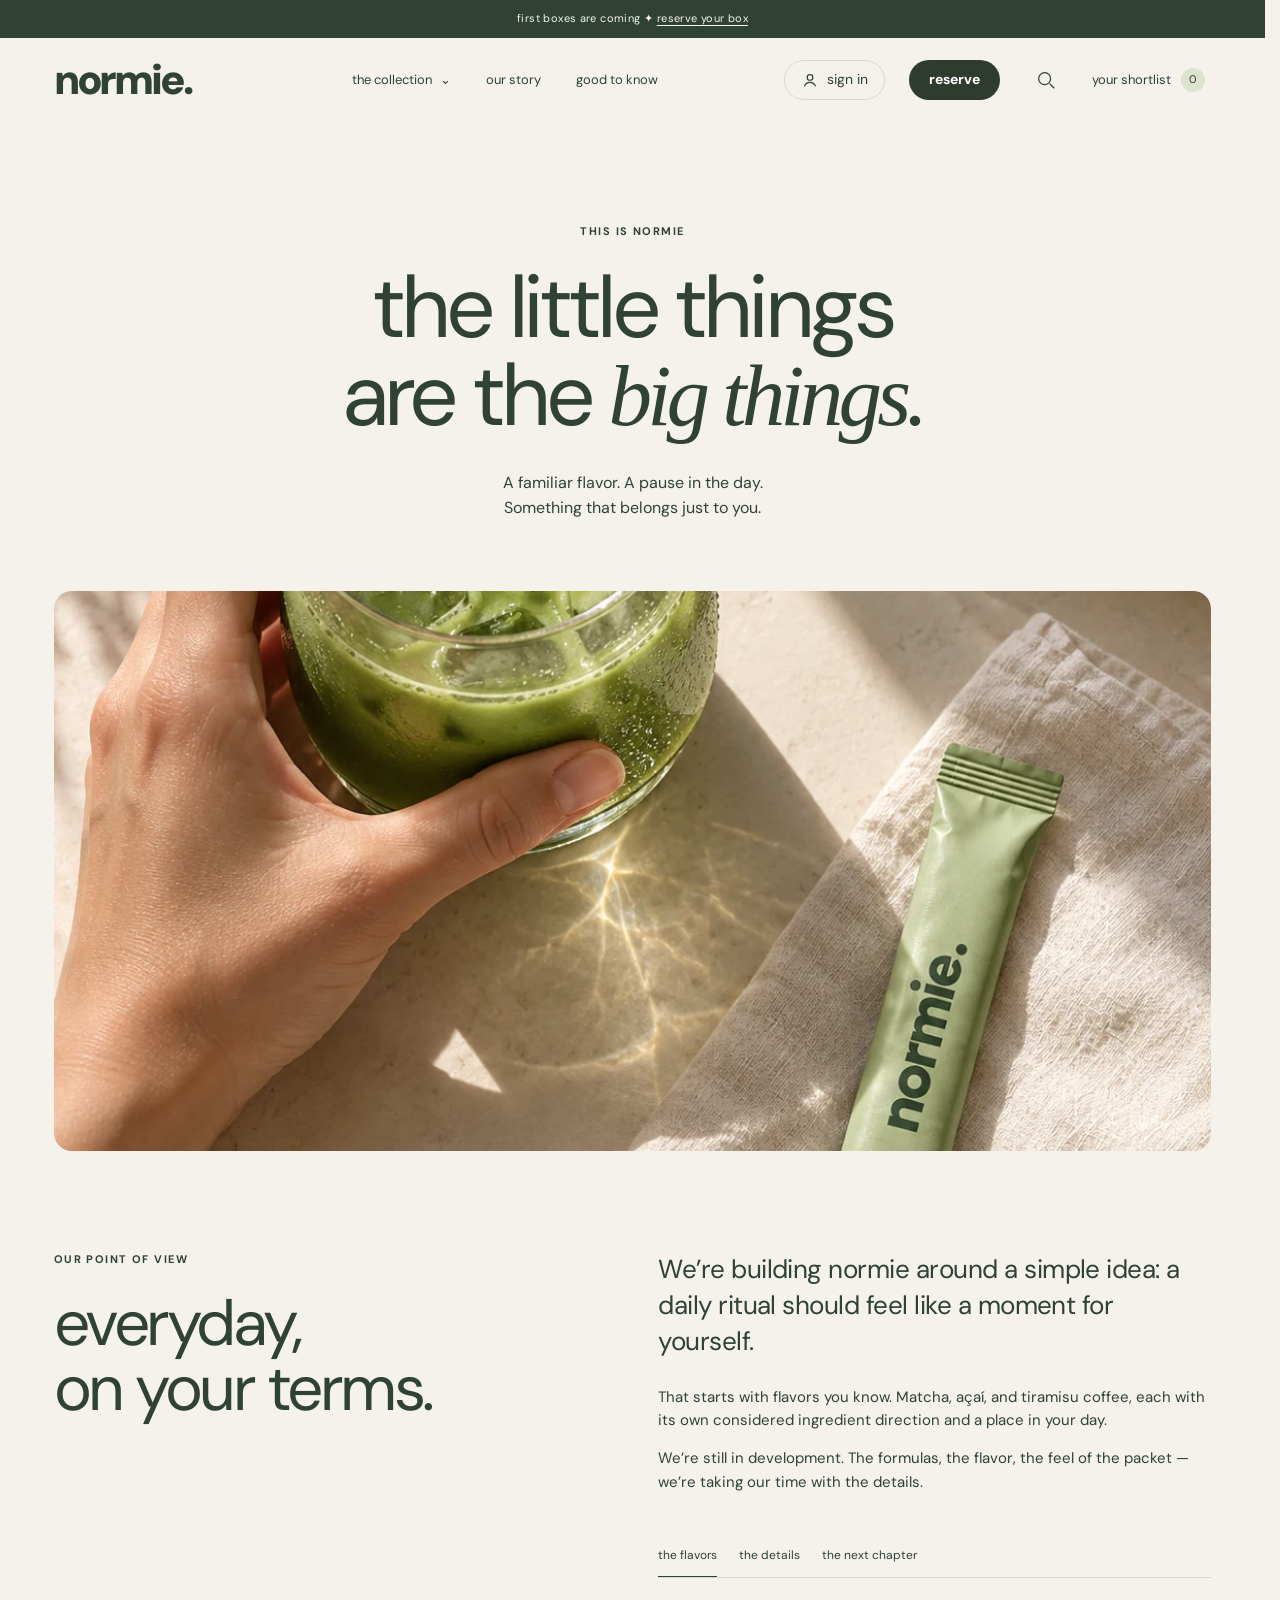
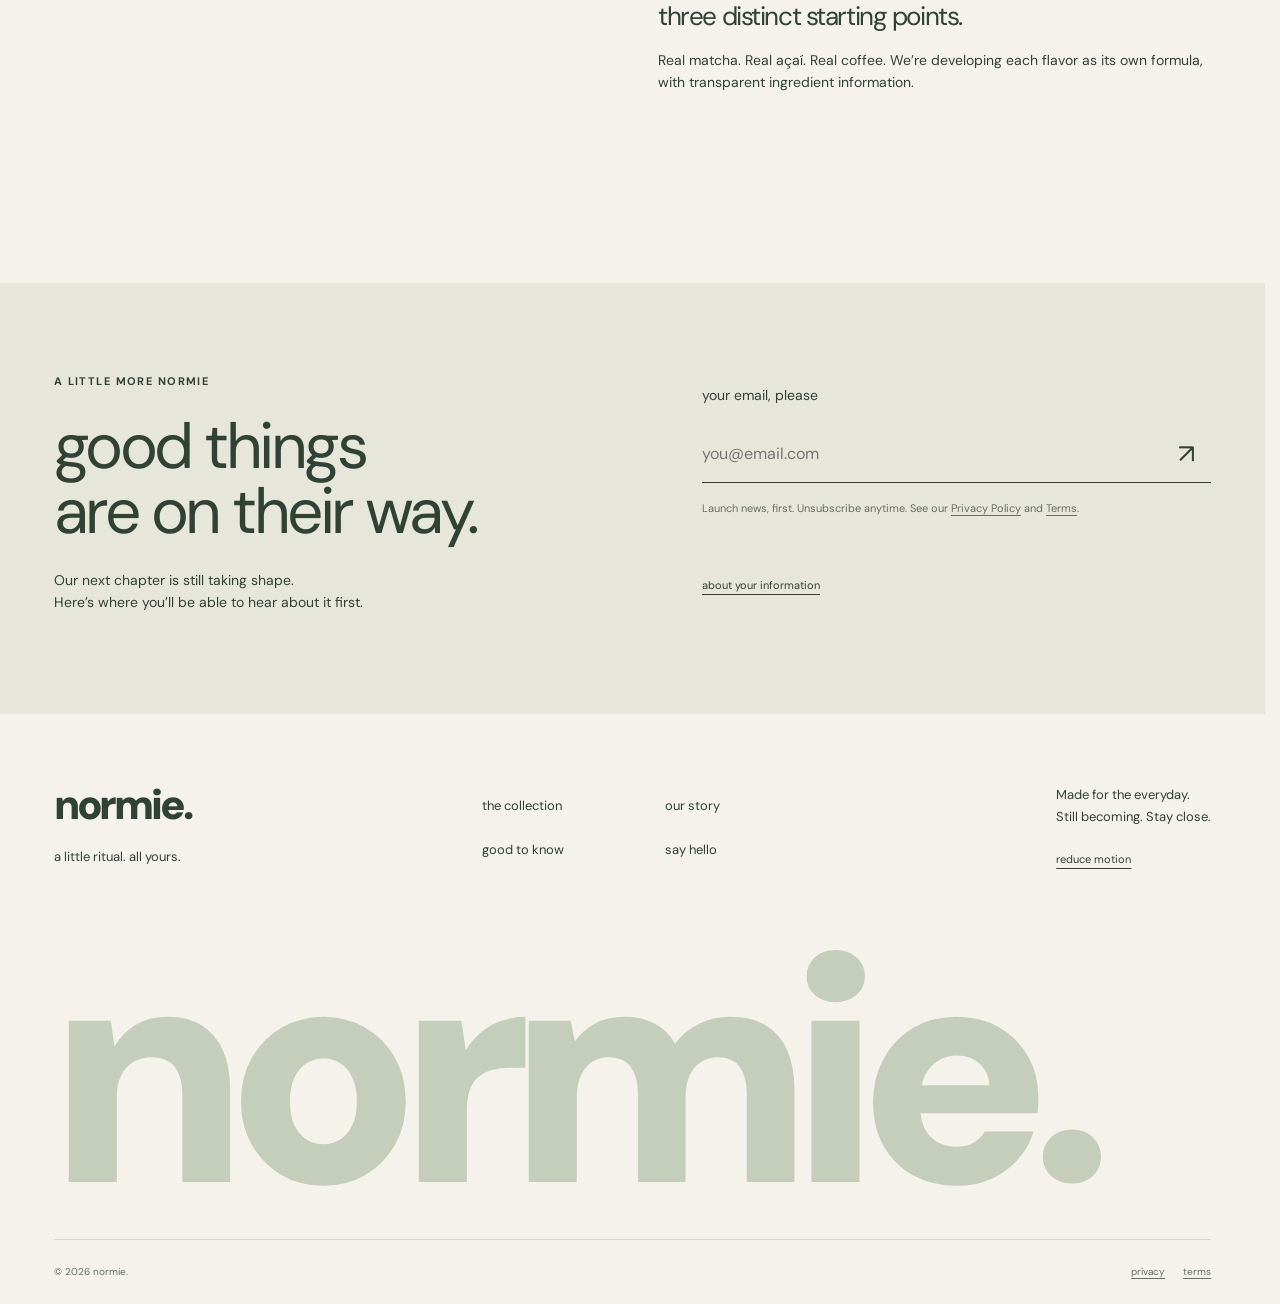
==== commit dd04cd08: "Polish pass: card grid, tray sizing, realistic pour scene, flavor colors, popup timing, naming - Box" ====
--- a/about/index.html
+++ b/about/index.html
@@ -1 +1 @@
-<!doctype html><html lang="en"><head><meta charset="UTF-8"><meta http-equiv="Content-Security-Policy" content="default-src 'self'; script-src 'self'; style-src 'self' 'unsafe-inline'; img-src 'self' data: blob:; media-src 'self'; font-src 'self'; connect-src 'self' https://*.supabase.co wss://*.supabase.co; form-action 'self'; base-uri 'self'; object-src 'none'"><meta name="referrer" content="strict-origin-when-cross-origin"><meta name="viewport" content="width=device-width,initial-scale=1"><meta name="theme-color" content="#f5f2eb"><meta name="description" content="Why we started normie: drink sticks built around a little everyday ritual, in matcha, açaí, and tiramisu coffee."><title>our story — normie.</title><link rel="canonical" href="https://buynormie.com/about/"><meta property="og:type" content="website"><meta property="og:site_name" content="normie."><meta property="og:title" content="our story — normie."><meta property="og:description" content="Why we started normie: drink sticks built around a little everyday ritual, in matcha, açaí, and tiramisu coffee."><meta property="og:url" content="https://buynormie.com/about/"><meta property="og:image" content="https://buynormie.com/assets/og-home.jpg"><meta property="og:image:width" content="1200"><meta property="og:image:height" content="630"><meta name="twitter:card" content="summary_large_image"><meta name="twitter:title" content="our story — normie."><meta name="twitter:description" content="Why we started normie: drink sticks built around a little everyday ritual, in matcha, açaí, and tiramisu coffee."><meta name="twitter:image" content="https://buynormie.com/assets/og-home.jpg"><link rel="icon" href="../assets/favicon.svg"><link rel="preload" as="font" href="../assets/dm-sans-regular.ttf" type="font/ttf" crossorigin><link rel="stylesheet" href="../styles.css?v=20261113b"><script type="module" src="../app.js?v=20261113b"></script><script type="module" src="../studio-loader.js?v=20261113b"></script></head><body data-page="about"><a href="#main" class="skip-link">Skip to content</a><div class="announcement">first boxes are coming <span aria-hidden="true">✦</span> <a href="../index.html#order">reserve your box</a></div><header class="header"><div class="header-inner"><button class="icon-button mobile-only" data-open="menu" aria-label="Open menu"><span class="menu-icon" aria-hidden="true"></span></button><a class="wordmark" href="../index.html" aria-label="Normie home">normie.</a><nav class="desktop-nav" aria-label="Main navigation"><div class="nav-dropdown"><button class="nav-link" aria-expanded="false" aria-controls="collection-menu" data-nav-toggle>the collection <span aria-hidden="true">⌄</span></button><div class="mega-menu" id="collection-menu" hidden><p class="eyebrow">find your everyday</p><div class="mega-products"><a href="../products/matcha/index.html"><div class="image-frame " style="--product-color:#dce3ce"><img src="../assets/matcha.webp" alt="Normie matcha stick with a prepared drink." width="1024" height="1280" loading="lazy" decoding="async"><span class="image-error" hidden>normie. matcha<small>Image unavailable. Explore the flavor details below.</small></span></div><span>matcha ↗</span></a><a href="../products/acai/index.html"><div class="image-frame " style="--product-color:#ead8d9"><img src="../assets/acai.webp" alt="Normie açaí stick with a prepared drink." width="1024" height="1280" loading="lazy" decoding="async"><span class="image-error" hidden>normie. açaí<small>Image unavailable. Explore the flavor details below.</small></span></div><span>açaí ↗</span></a><a href="../products/coffee/index.html"><div class="image-frame " style="--product-color:#e4d7c7"><img src="../assets/coffee.webp" alt="Normie tiramisu coffee stick with a prepared drink." width="1024" height="1280" loading="lazy" decoding="async"><span class="image-error" hidden>normie. tiramisu coffee<small>Image unavailable. Explore the flavor details below.</small></span></div><span>tiramisu coffee ↗</span></a></div><a class="text-link" href="../collection/index.html">explore all flavors ↗</a></div></div><a class="nav-link" href="../about/index.html">our story</a><a class="nav-link" href="../help/index.html">good to know</a></nav><div class="header-actions"><a class="account-pill" href="../index.html#account" aria-label="Sign in or view your account"><svg viewBox="0 0 24 24" aria-hidden="true"><circle cx="12" cy="8.5" r="3.8"/><path d="M4.5 20.5c1.4-3.6 4.2-5.4 7.5-5.4s6.1 1.8 7.5 5.4"/></svg><span class="account-label">sign in</span></a><a class="order-pill" href="../index.html#order" data-track="cta_reserve_header">reserve</a><button class="icon-button" data-open="search" aria-label="Search flavors"><svg viewBox="0 0 24 24" aria-hidden="true"><circle cx="10.5" cy="10.5" r="6.5"/><path d="m16 16 5 5"/></svg></button><button class="bag-button" data-open="saved" aria-label="Your saved flavors"><span class="desktop-only">your shortlist</span><svg class="mobile-only" viewBox="0 0 24 24" aria-hidden="true"><path d="M5 5h14v17l-7-5-7 5z"/></svg><span class="save-count">0</span></button></div></div><div class="scroll-progress" aria-hidden="true"><span></span></div></header><div class="header-sentinel" aria-hidden="true"></div><main id="main"><section class="about-intro section"><p class="eyebrow">this is normie</p><h1>the little things<br>are the <em>big things.</em></h1><p>A familiar flavor. A pause in the day.<br>Something that belongs just to you.</p></section><section class="about-photo"><img src="../assets/ritual.webp" alt="A hand holding an iced matcha beside a notebook and soft linen." width="1024" height="1280" fetchpriority="high"></section><section class="about-story section"><div><p class="eyebrow">our point of view</p><h2>everyday,<br>on your terms.</h2></div><div><p class="large-copy">We’re building normie around a simple idea: a daily ritual should feel like a moment for yourself.</p><p>That starts with flavors you know. Matcha, açaí, and tiramisu coffee, each with its own considered ingredient direction and a place in your day.</p><p>We’re still in development. The formulas, the flavor, the feel of the packet — we’re taking our time with the details.</p><div class="editorial-tabs"><div role="tablist" aria-label="What we’re making"><button role="tab" id="tab-0" aria-controls="panel-0" aria-selected="true" tabindex="0">the flavors</button><button role="tab" id="tab-1" aria-controls="panel-1" aria-selected="false" tabindex="-1">the details</button><button role="tab" id="tab-2" aria-controls="panel-2" aria-selected="false" tabindex="-1">the next chapter</button></div><div id="panel-0" role="tabpanel" aria-labelledby="tab-0"><h3>three distinct starting points.</h3><p>Real matcha. Açaí + collagen. Real coffee. We’re developing each flavor as its own formula, with transparent ingredient information.</p></div><div id="panel-1" role="tabpanel" aria-labelledby="tab-1" hidden><h3>small details, considered.</h3><p>Soft sage, blush, and oat. Six or twelve individually wrapped sticks per box. Simple artwork that lets each flavor have its own personality.</p></div><div id="panel-2" role="tabpanel" aria-labelledby="tab-2" hidden><h3>still becoming.</h3><p>Formulation, packaging, and the launch are taking shape. Until boxes ship, you can <a class="text-link" href="../index.html#order">build and reserve your box</a> and we’ll email you first.</p></div></div></div></section><section class="newsletter section" id="stay-close"><div><p class="eyebrow">a little more normie</p><h2>good things<br>are on their way.</h2><p>Our next chapter is still taking shape.<br>Here’s where you’ll be able to hear about it first.</p></div><div><form class="brand-form" data-form="waitlist" novalidate><p class="form-label">your email, please</p><label class="sr-only" for="newsletter-email">Email address</label><div class="input-row"><input id="newsletter-email" name="email" type="email" autocomplete="email" placeholder="you@email.com" aria-describedby="newsletter-status newsletter-disclosure" required><button type="submit" aria-label="Join the waitlist">↗</button></div><p id="newsletter-disclosure" class="small form-disclosure">Launch news, first. Unsubscribe anytime. See our <a href="../privacy/index.html">Privacy Policy</a> and <a href="../terms/index.html">Terms</a>.</p><p id="newsletter-status" class="form-status small" role="status" aria-live="polite"></p></form><a class="text-link" href="../privacy/index.html">about your information</a></div></section></main><footer><div class="footer-top"><div><a class="wordmark" href="../index.html">normie.</a><p>a little ritual. all yours.</p></div><nav aria-label="Footer navigation"><a class="nav-link" href="../collection/index.html">the collection</a><a class="nav-link" href="../about/index.html">our story</a><a class="nav-link" href="../help/index.html">good to know</a><a class="nav-link" href="../help/index.html#contact">say hello</a></nav><div class="footer-note">Made for the everyday.<br>Still becoming. Stay close.<button class="motion-setting text-link" aria-pressed="false">reduce motion</button></div></div><div class="footer-wordmark" aria-hidden="true">normie.</div><div class="footer-bottom"><span>© 2026 normie.</span><span class="footer-legal"><a href="../privacy/index.html">privacy</a><a href="../terms/index.html">terms</a></span></div></footer><dialog id="overlay" class="overlay" aria-labelledby="overlay-title"><div class="overlay-header"><h2 id="overlay-title"></h2><button class="icon-button" data-close aria-label="Close dialog">×</button></div><div id="overlay-body" class="overlay-body"></div></dialog><div id="global-status" class="sr-only" role="status" aria-live="polite"></div><noscript><style>.accordion-panel{grid-template-rows:1fr;opacity:1;visibility:visible}.accordion h3 button{pointer-events:none}</style><div class="no-js">Product pages and ingredient information are available. Enable JavaScript for search, saved flavors, and form previews.</div></noscript></body></html>+<!doctype html><html lang="en"><head><meta charset="UTF-8"><meta http-equiv="Content-Security-Policy" content="default-src 'self'; script-src 'self'; style-src 'self' 'unsafe-inline'; img-src 'self' data: blob:; media-src 'self'; font-src 'self'; connect-src 'self' https://*.supabase.co wss://*.supabase.co; form-action 'self'; base-uri 'self'; object-src 'none'"><meta name="referrer" content="strict-origin-when-cross-origin"><meta name="viewport" content="width=device-width,initial-scale=1"><meta name="theme-color" content="#f5f2eb"><meta name="description" content="Why we started normie: drink sticks built around a little everyday ritual, in matcha, açaí, and tiramisu coffee."><title>our story — normie.</title><link rel="canonical" href="https://buynormie.com/about/"><meta property="og:type" content="website"><meta property="og:site_name" content="normie."><meta property="og:title" content="our story — normie."><meta property="og:description" content="Why we started normie: drink sticks built around a little everyday ritual, in matcha, açaí, and tiramisu coffee."><meta property="og:url" content="https://buynormie.com/about/"><meta property="og:image" content="https://buynormie.com/assets/og-home.jpg"><meta property="og:image:width" content="1200"><meta property="og:image:height" content="630"><meta name="twitter:card" content="summary_large_image"><meta name="twitter:title" content="our story — normie."><meta name="twitter:description" content="Why we started normie: drink sticks built around a little everyday ritual, in matcha, açaí, and tiramisu coffee."><meta name="twitter:image" content="https://buynormie.com/assets/og-home.jpg"><link rel="icon" href="../assets/favicon.svg"><link rel="preload" as="font" href="../assets/dm-sans-regular.ttf" type="font/ttf" crossorigin><link rel="stylesheet" href="../styles.css?v=20261115a"><script type="module" src="../app.js?v=20261115a"></script><script type="module" src="../studio-loader.js?v=20261115a"></script></head><body data-page="about"><a href="#main" class="skip-link">Skip to content</a><div class="announcement">first boxes are coming <span aria-hidden="true">✦</span> <a href="../index.html#order">reserve your box</a></div><header class="header"><div class="header-inner"><button class="icon-button mobile-only" data-open="menu" aria-label="Open menu"><span class="menu-icon" aria-hidden="true"></span></button><a class="wordmark" href="../index.html" aria-label="Normie home">normie.</a><nav class="desktop-nav" aria-label="Main navigation"><div class="nav-dropdown"><button class="nav-link" aria-expanded="false" aria-controls="collection-menu" data-nav-toggle>the collection <span aria-hidden="true">⌄</span></button><div class="mega-menu" id="collection-menu" hidden><p class="eyebrow">find your everyday</p><div class="mega-products"><a href="../products/matcha/index.html"><div class="image-frame " style="--product-color:#dce3ce"><img src="../assets/matcha.webp" alt="Normie matcha stick with a prepared drink." width="1024" height="1280" loading="lazy" decoding="async"><span class="image-error" hidden>normie. matcha<small>Image unavailable. Explore the flavor details below.</small></span></div><span>matcha ↗</span></a><a href="../products/acai/index.html"><div class="image-frame " style="--product-color:#ead8d9"><img src="../assets/acai.webp" alt="Normie açaí stick with a prepared drink." width="1024" height="1280" loading="lazy" decoding="async"><span class="image-error" hidden>normie. açaí<small>Image unavailable. Explore the flavor details below.</small></span></div><span>açaí ↗</span></a><a href="../products/coffee/index.html"><div class="image-frame " style="--product-color:#e4d7c7"><img src="../assets/coffee.webp" alt="Normie tiramisu coffee stick with a prepared drink." width="1024" height="1280" loading="lazy" decoding="async"><span class="image-error" hidden>normie. tiramisu coffee<small>Image unavailable. Explore the flavor details below.</small></span></div><span>tiramisu coffee ↗</span></a></div><a class="text-link" href="../collection/index.html">explore all flavors ↗</a></div></div><a class="nav-link" href="../about/index.html">our story</a><a class="nav-link" href="../help/index.html">good to know</a></nav><div class="header-actions"><a class="account-pill" href="../index.html#account" aria-label="Sign in or view your account"><svg viewBox="0 0 24 24" aria-hidden="true"><circle cx="12" cy="8.5" r="3.8"/><path d="M4.5 20.5c1.4-3.6 4.2-5.4 7.5-5.4s6.1 1.8 7.5 5.4"/></svg><span class="account-label">sign in</span></a><a class="order-pill" href="../index.html#order" data-track="cta_reserve_header">reserve</a><button class="icon-button" data-open="search" aria-label="Search flavors"><svg viewBox="0 0 24 24" aria-hidden="true"><circle cx="10.5" cy="10.5" r="6.5"/><path d="m16 16 5 5"/></svg></button><button class="bag-button" data-open="saved" aria-label="Your saved flavors"><span class="desktop-only">your shortlist</span><svg class="mobile-only" viewBox="0 0 24 24" aria-hidden="true"><path d="M5 5h14v17l-7-5-7 5z"/></svg><span class="save-count">0</span></button></div></div><div class="scroll-progress" aria-hidden="true"><span></span></div></header><div class="header-sentinel" aria-hidden="true"></div><main id="main"><section class="about-intro section"><p class="eyebrow">this is normie</p><h1>the little things<br>are the <em>big things.</em></h1><p>A familiar flavor. A pause in the day.<br>Something that belongs just to you.</p></section><section class="about-photo"><img src="../assets/ritual.webp" alt="A hand holding an iced matcha beside a notebook and soft linen." width="1024" height="1280" fetchpriority="high"></section><section class="about-story section"><div><p class="eyebrow">our point of view</p><h2>everyday,<br>on your terms.</h2></div><div><p class="large-copy">We’re building normie around a simple idea: a daily ritual should feel like a moment for yourself.</p><p>That starts with flavors you know. Matcha, açaí, and tiramisu coffee, each with its own considered ingredient direction and a place in your day.</p><p>We’re still in development. The formulas, the flavor, the feel of the packet — we’re taking our time with the details.</p><div class="editorial-tabs"><div role="tablist" aria-label="What we’re making"><button role="tab" id="tab-0" aria-controls="panel-0" aria-selected="true" tabindex="0">the flavors</button><button role="tab" id="tab-1" aria-controls="panel-1" aria-selected="false" tabindex="-1">the details</button><button role="tab" id="tab-2" aria-controls="panel-2" aria-selected="false" tabindex="-1">the next chapter</button></div><div id="panel-0" role="tabpanel" aria-labelledby="tab-0"><h3>three distinct starting points.</h3><p>Real matcha. Real açaí. Real coffee. We’re developing each flavor as its own formula, with transparent ingredient information.</p></div><div id="panel-1" role="tabpanel" aria-labelledby="tab-1" hidden><h3>small details, considered.</h3><p>Soft sage, blush, and oat. Six or twelve individually wrapped sticks per box. Simple artwork that lets each flavor have its own personality.</p></div><div id="panel-2" role="tabpanel" aria-labelledby="tab-2" hidden><h3>still becoming.</h3><p>Formulation, packaging, and the launch are taking shape. Until boxes ship, you can <a class="text-link" href="../index.html#order">build and reserve your box</a> and we’ll email you first.</p></div></div></div></section><section class="newsletter section" id="stay-close"><div><p class="eyebrow">a little more normie</p><h2>good things<br>are on their way.</h2><p>Our next chapter is still taking shape.<br>Here’s where you’ll be able to hear about it first.</p></div><div><form class="brand-form" data-form="waitlist" novalidate><p class="form-label">your email, please</p><label class="sr-only" for="newsletter-email">Email address</label><div class="input-row"><input id="newsletter-email" name="email" type="email" autocomplete="email" placeholder="you@email.com" aria-describedby="newsletter-status newsletter-disclosure" required><button type="submit" aria-label="Join the waitlist">↗</button></div><p id="newsletter-disclosure" class="small form-disclosure">Launch news, first. Unsubscribe anytime. See our <a href="../privacy/index.html">Privacy Policy</a> and <a href="../terms/index.html">Terms</a>.</p><p id="newsletter-status" class="form-status small" role="status" aria-live="polite"></p></form><a class="text-link" href="../privacy/index.html">about your information</a></div></section></main><footer><div class="footer-top"><div><a class="wordmark" href="../index.html">normie.</a><p>a little ritual. all yours.</p></div><nav aria-label="Footer navigation"><a class="nav-link" href="../collection/index.html">the collection</a><a class="nav-link" href="../about/index.html">our story</a><a class="nav-link" href="../help/index.html">good to know</a><a class="nav-link" href="../help/index.html#contact">say hello</a></nav><div class="footer-note">Made for the everyday.<br>Still becoming. Stay close.<button class="motion-setting text-link" aria-pressed="false">reduce motion</button></div></div><div class="footer-wordmark" aria-hidden="true">normie.</div><div class="footer-bottom"><span>© 2026 normie.</span><span class="footer-legal"><a href="../privacy/index.html">privacy</a><a href="../terms/index.html">terms</a></span></div></footer><dialog id="overlay" class="overlay" aria-labelledby="overlay-title"><div class="overlay-header"><h2 id="overlay-title"></h2><button class="icon-button" data-close aria-label="Close dialog">×</button></div><div id="overlay-body" class="overlay-body"></div></dialog><div id="global-status" class="sr-only" role="status" aria-live="polite"></div><noscript><style>.accordion-panel{grid-template-rows:1fr;opacity:1;visibility:visible}.accordion h3 button{pointer-events:none}</style><div class="no-js">Product pages and ingredient information are available. Enable JavaScript for search, saved flavors, and form previews.</div></noscript></body></html>
--- a/styles.css
+++ b/styles.css
@@ -562,3 +562,79 @@
  .intro-callouts p{right:0;left:0;top:calc(var(--header) + 12vh);margin:0;text-align:center;font-size:44px}
 }
 .pack-picker .pack-special{order:3}
+
+/* ===================================================================
+   polish pass (2026-11-15): flavor color system, box cards, tray
+   =================================================================== */
+:root{--f-bg:var(--cream);--f-ink:var(--ink);--f-tint:var(--paper);--ease-out:cubic-bezier(.32,.72,0,1)}
+html[data-flavor=matcha]{--f-bg:#e9ecdd;--f-ink:#354b3d;--f-tint:#f3f5ec}
+html[data-flavor=acai]{--f-bg:#f2e4e3;--f-ink:#674a51;--f-tint:#f8f0ef}
+html[data-flavor=coffee]{--f-bg:#efe4d6;--f-ink:#634f3d;--f-tint:#f7f0e6}
+
+/* tear. pour. stir. melts into the flavor on screen */
+.pour{background:var(--f-bg);transition:background-color 600ms var(--ease-out)}
+.pour .how-num,.pour-flavors button[aria-pressed="true"]{transition:background-color 600ms var(--ease-out),color 600ms var(--ease-out),border-color 600ms var(--ease-out)}
+.pour-flavors button[aria-pressed="true"]{background:var(--f-ink);border-color:var(--f-ink)}
+.pour-steps li.is-active{background:var(--f-tint)}
+.pour-steps h3,.pour-copy h2{color:var(--f-ink);transition:color 600ms var(--ease-out)}
+.sticky-order-btn,.pour + .order .order-checkout{transition:background-color 600ms var(--ease-out)}
+
+/* ---------- box option cards: one grid, one rhythm ---------- */
+.pack-picker{grid-template-columns:repeat(2,minmax(0,1fr));gap:12px;row-gap:12px;max-width:680px;margin:32px auto 28px}
+.pack-picker button{display:grid;grid-template-columns:20px 1fr;grid-auto-rows:min-content;column-gap:14px;row-gap:2px;align-content:start;
+  min-height:148px;padding:22px 24px;border:1px solid rgb(48 66 54 / .14);border-radius:24px;background:var(--paper);color:var(--ink);
+  box-shadow:0 1px 2px rgb(0 0 0 / .03);transition:border-color 200ms var(--ease-out),background-color 200ms var(--ease-out),box-shadow 200ms var(--ease-out),transform 120ms}
+.pack-picker button>*{grid-column:2}
+.pack-picker .pack-radio{position:static;grid-column:1;grid-row:1;align-self:center;width:20px;height:20px;opacity:.45}
+.pack-picker button:hover{border-color:rgb(48 66 54 / .4)}
+.pack-picker button[aria-checked="true"]{background:color-mix(in srgb,var(--ink) 5%,var(--paper));color:var(--ink);border-color:var(--ink);
+  box-shadow:inset 0 0 0 .5px var(--ink),0 12px 32px -14px rgb(40 50 40 / .28)}
+.pack-picker button[aria-checked="true"] .pack-radio{opacity:1;background:radial-gradient(circle,currentColor 0 4.5px,transparent 5.5px)}
+.pack-name{font-size:26px;letter-spacing:-.035em;line-height:1.1}
+.pack-meta{font-size:14px;opacity:.7;white-space:nowrap}
+.pack-price{margin-top:auto;padding-top:14px;font-size:14px;font-weight:700;white-space:nowrap}
+.pack-badge{grid-row:auto;font-size:11px;letter-spacing:.14em;margin-bottom:2px}
+.pack-picker .pack-special{grid-column:1/-1;grid-template-columns:20px 1fr auto;min-height:148px}
+.pack-picker .pack-special .pack-radio{grid-row:2}
+.pack-picker .pack-special>*:not(.pack-radio):not(.pack-swatches){grid-column:2}
+.pack-swatches{grid-column:3!important;grid-row:1/span 5;align-self:center;display:flex;gap:8px;padding-left:12px}
+.pack-swatches i{display:block;width:16px;height:64px;border-radius:5px;box-shadow:inset 0 -6px 0 rgb(0 0 0 / .06),0 6px 14px -8px rgb(40 30 20 / .35)}
+.pack-swatches i:nth-child(2){transform:translateY(-8px)}
+.sw-matcha{background:#b9c99a}.sw-acai{background:#e3aebd}.sw-coffee{background:#d9b48c}
+.pack-tag{right:20px}
+.pack-save{justify-self:start}
+
+/* ---------- your box tray: sized to the pack ---------- */
+.box-slots-wrap{gap:20px;padding:16px 20px;border:1px solid rgb(48 66 54 / .14);border-radius:24px}
+.box-slots,.box-slots.size-6{display:flex;flex-wrap:wrap;justify-content:center;gap:8px;max-width:none}
+.slot{flex:0 0 auto;width:clamp(40px,5.4vw,60px);height:52px;border-radius:12px}
+.slot-empty{border:1px dashed rgb(48 66 54 / .3)}
+
+@media(max-width:600px){
+ .pack-picker{grid-template-columns:1fr;gap:10px;margin:24px 0 22px}
+ .pack-picker button,.pack-picker .pack-special{min-height:0;padding:18px 20px;border-radius:20px;grid-template-columns:20px 1fr auto}
+ .pack-picker button>.pack-price{grid-column:3;grid-row:1/span 2;align-self:center;margin:0;padding:0}
+ .pack-picker .pack-special>.pack-price{grid-row:2/span 2}
+ .pack-picker .pack-special .pack-radio{grid-row:2}
+ .pack-swatches{display:none}
+ .pack-name{font-size:22px}
+ .pack-radio{left:auto;top:auto}
+ .box-slots,.box-slots.size-6{display:grid;grid-template-columns:repeat(6,minmax(0,1fr));gap:6px}
+ .slot{width:auto;height:40px;border-radius:10px}
+}
+@media(prefers-reduced-motion:reduce){.pour,.pour-steps h3,.pour-copy h2{transition:none}}
+/* pin price to the bottom so every card in the row lines up */
+.pack-picker button{grid-template-rows:auto auto 1fr auto auto}
+.pack-picker button .pack-name{grid-row:1}.pack-picker button .pack-meta{grid-row:2}.pack-picker button .pack-price{grid-row:4}.pack-picker button .pack-per{grid-row:5}
+.pack-picker .pack-special{grid-template-rows:auto auto auto 1fr auto auto}
+.pack-picker .pack-special .pack-badge{grid-row:1}.pack-picker .pack-special .pack-name{grid-row:2}.pack-picker .pack-special .pack-meta{grid-row:3}.pack-picker .pack-special .pack-price{grid-row:5}.pack-picker .pack-special .pack-per{grid-row:6}
+.pack-picker .pack-special .pack-swatches{grid-row:1/-1}
+.pack-picker .pack-price{margin-top:0}
+@media(max-width:600px){
+ .pack-picker button,.pack-picker .pack-special{grid-template-rows:auto auto}
+ .pack-picker .pack-special{grid-template-rows:auto auto auto}
+ .pack-picker button .pack-price{grid-row:1/span 2;padding:0}
+ .pack-picker .pack-special .pack-price{grid-row:2/span 2}
+ .pack-picker button .pack-per{grid-row:auto}
+}
+@media(max-width:600px){.pack-picker .pack-special>.pack-price:not(.pack-radio):not(.pack-swatches){grid-column:2;grid-row:4;padding-top:8px}.pack-picker .pack-special{grid-template-columns:20px 1fr}}
